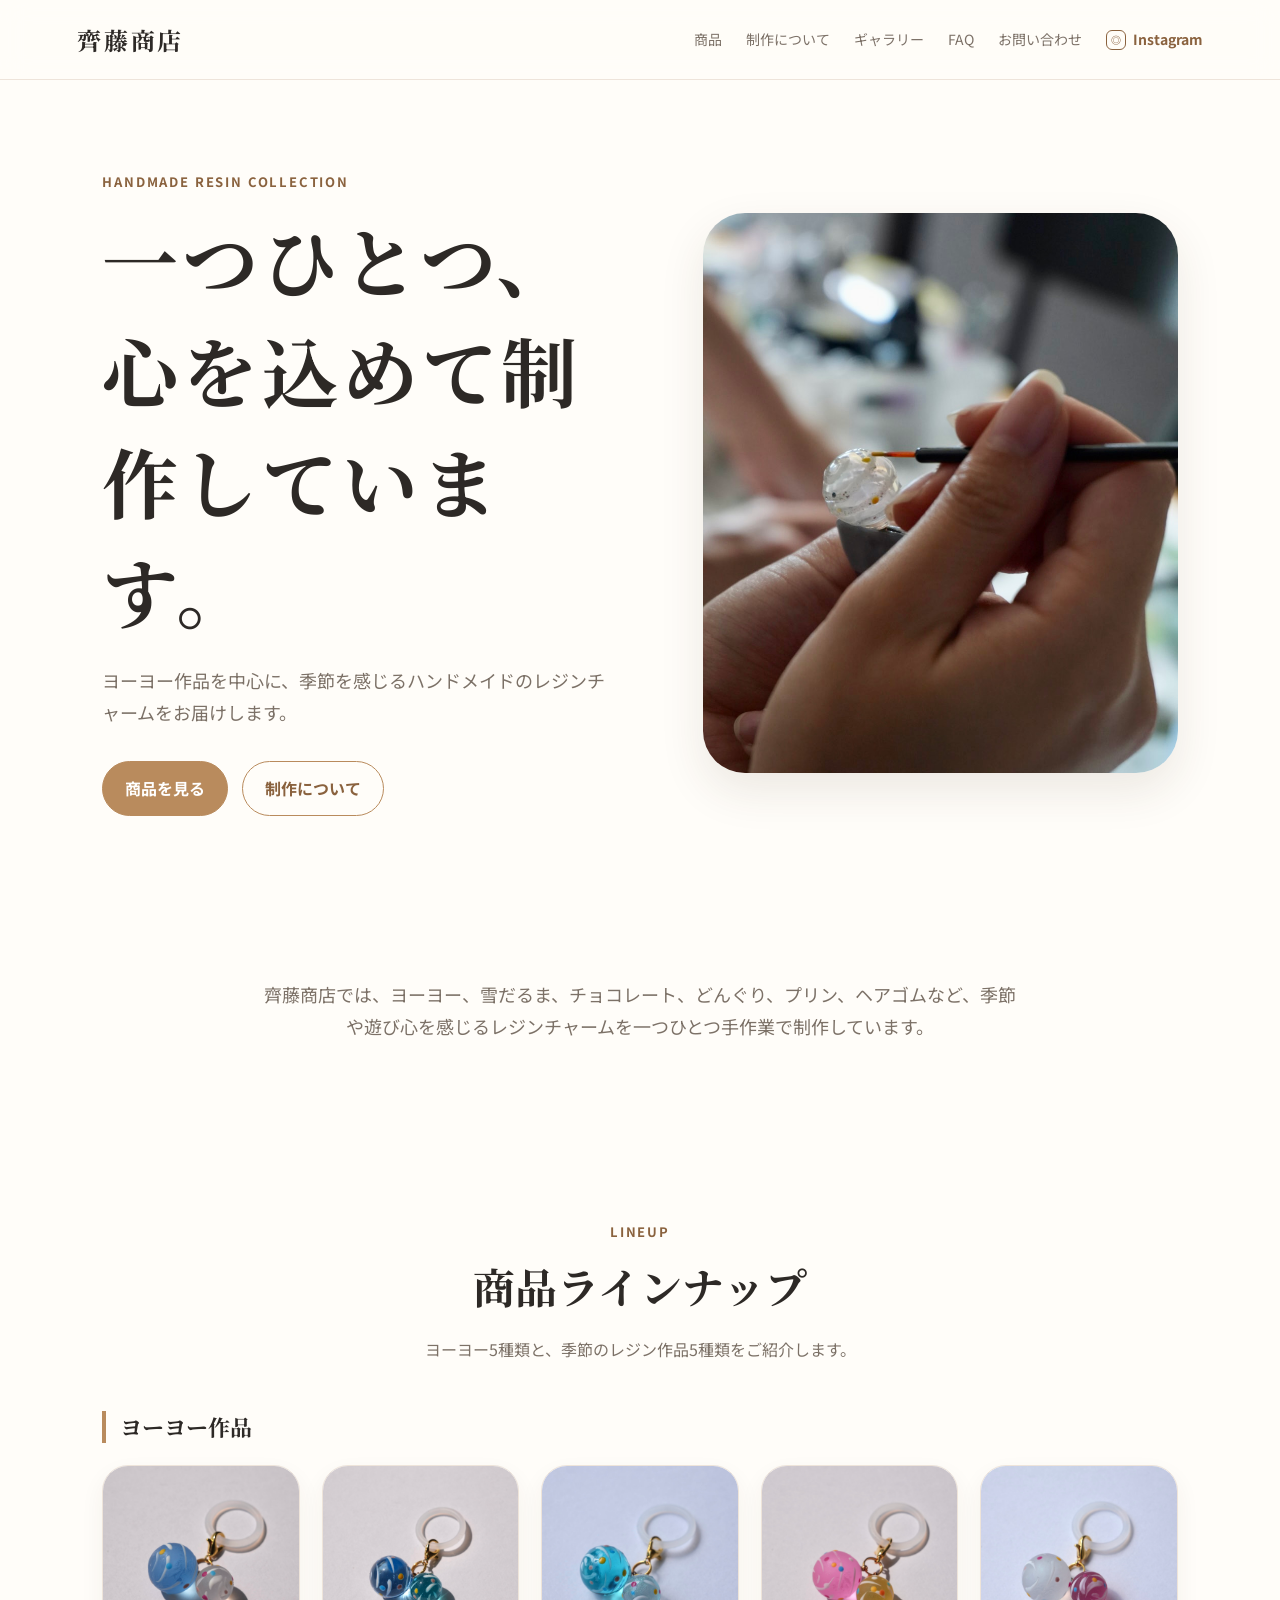
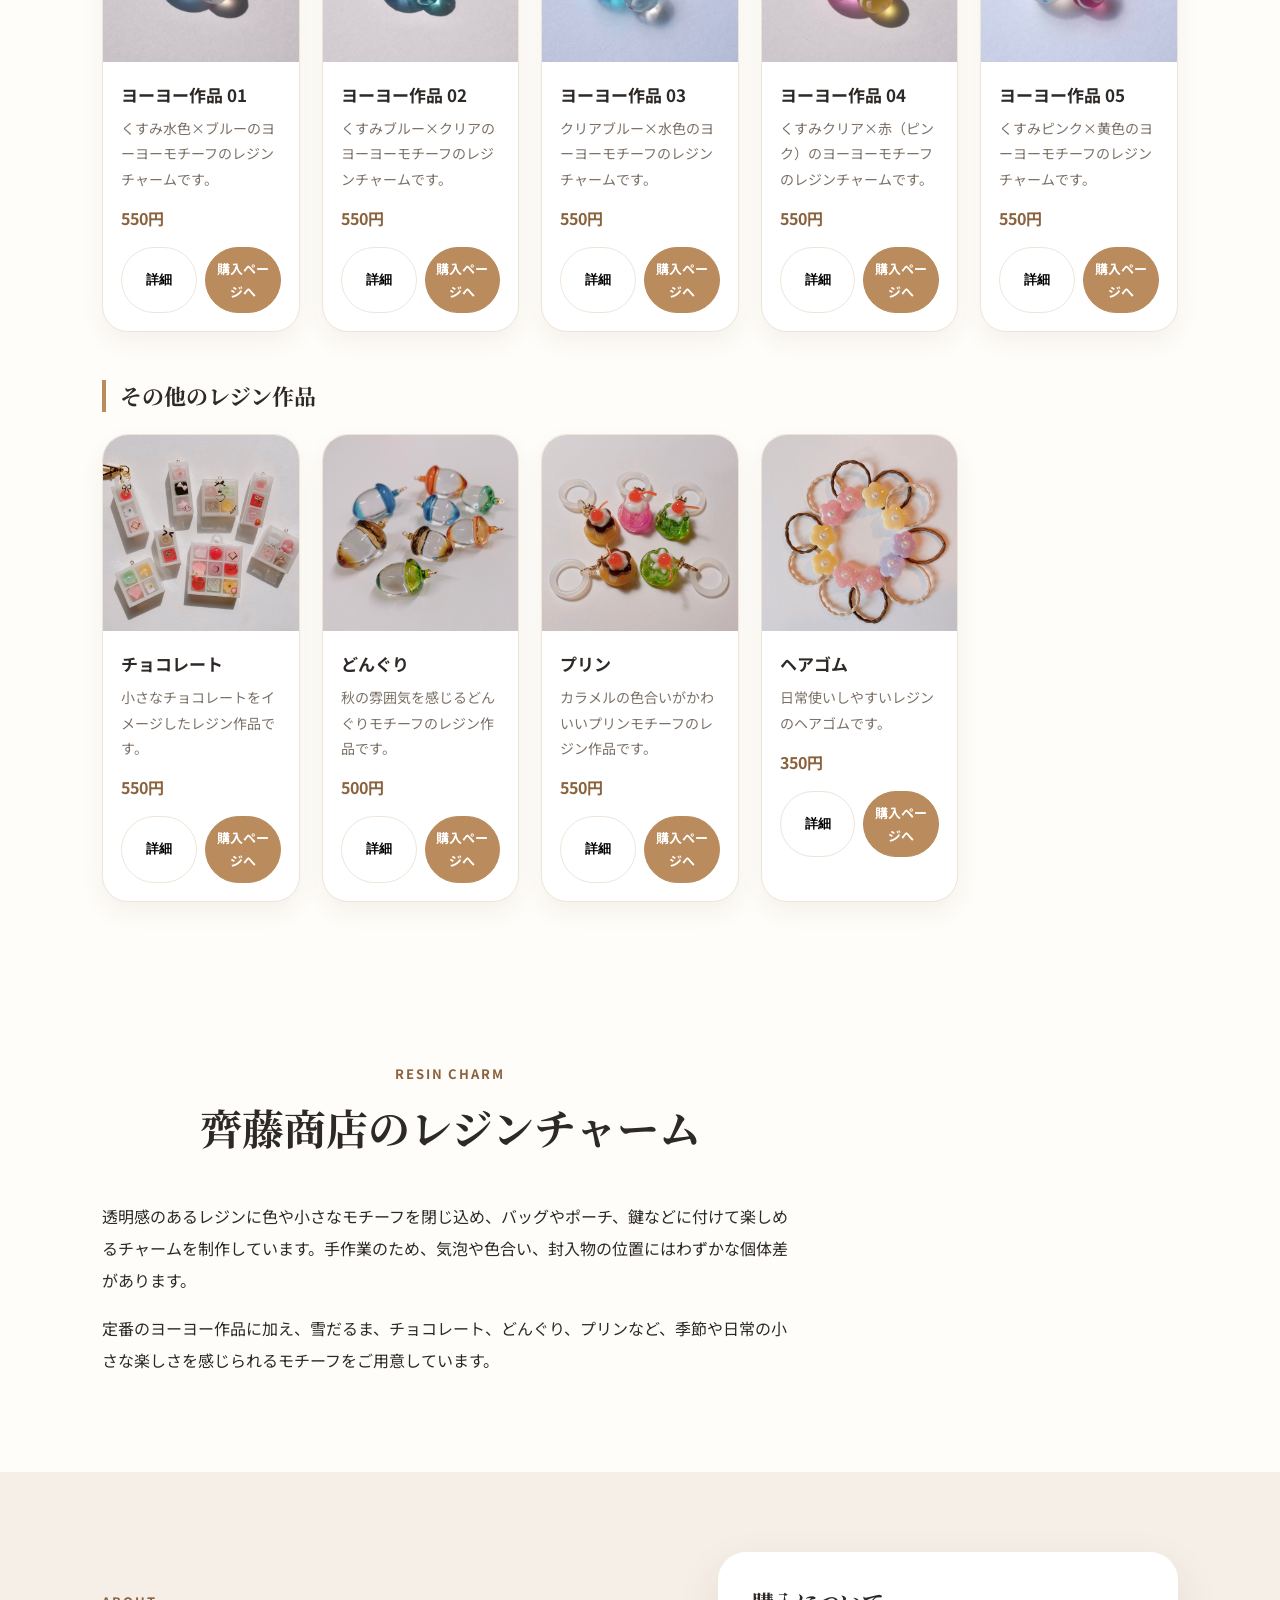
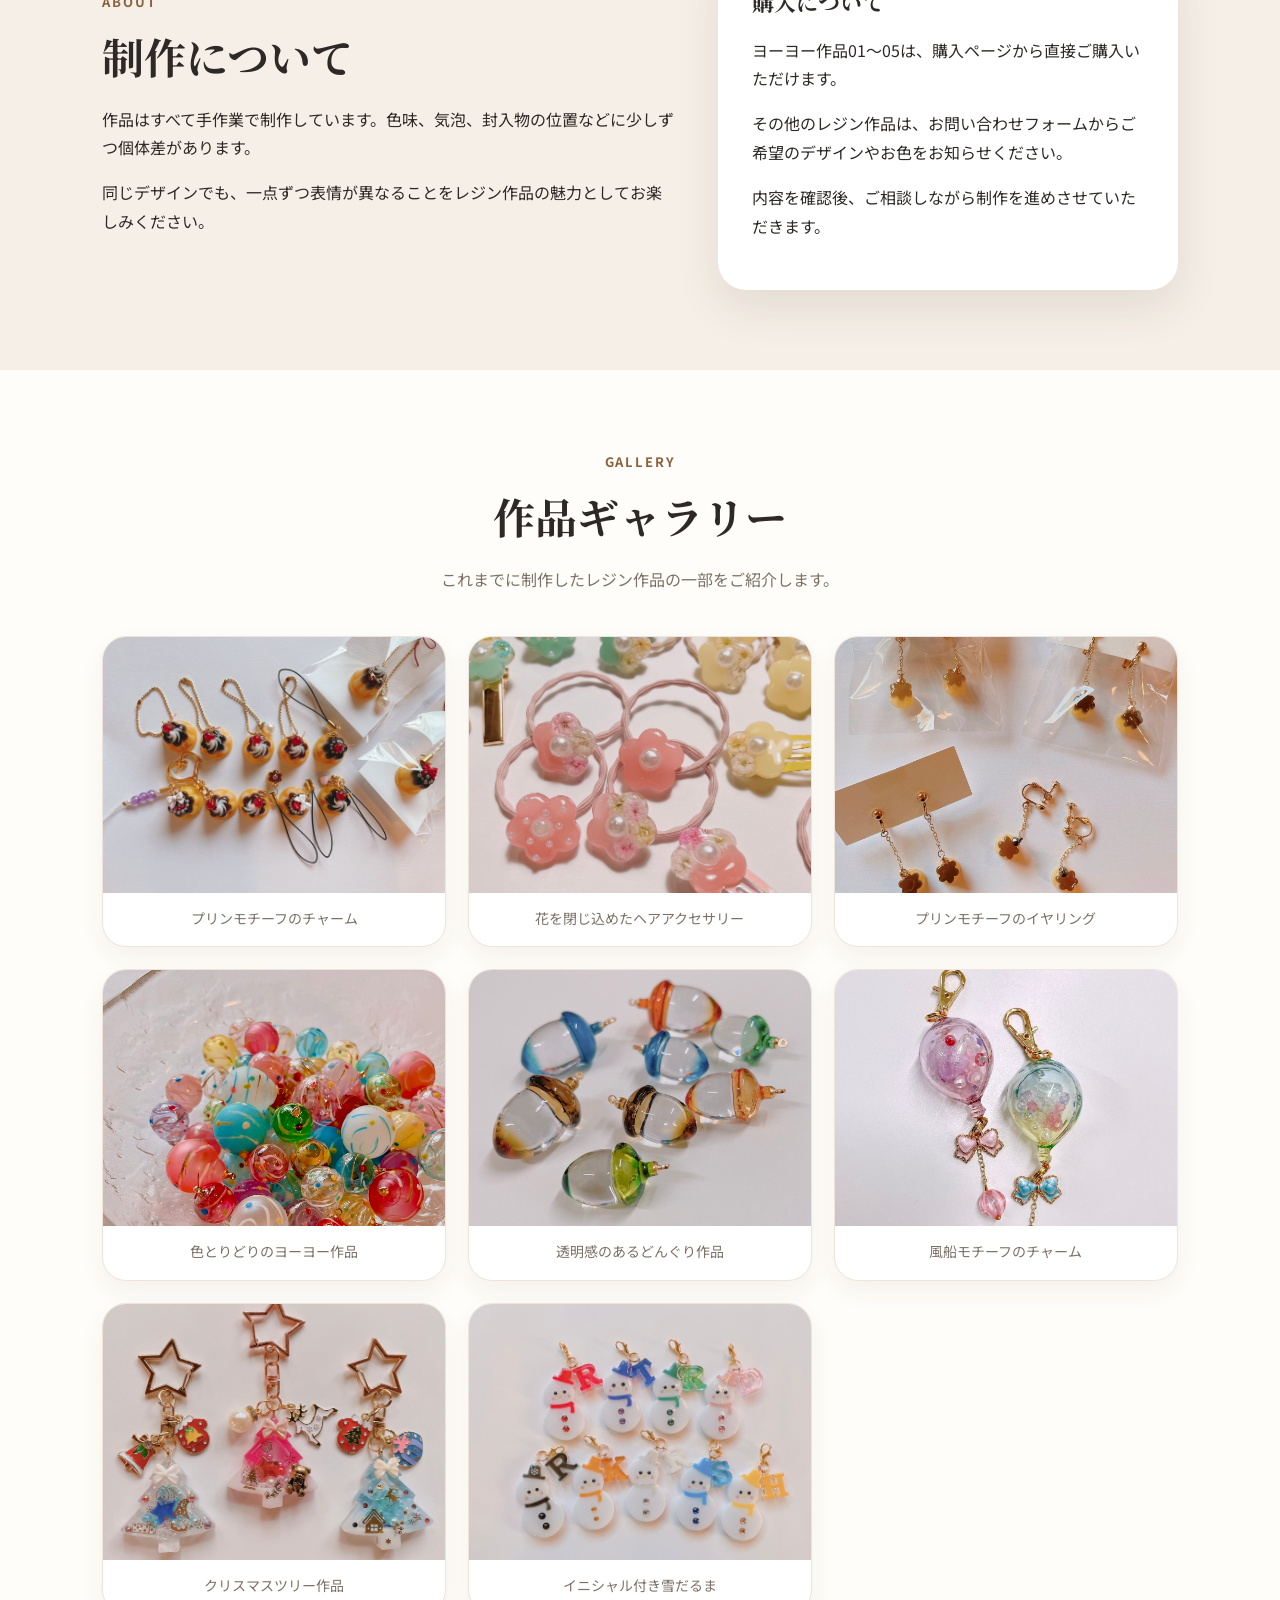
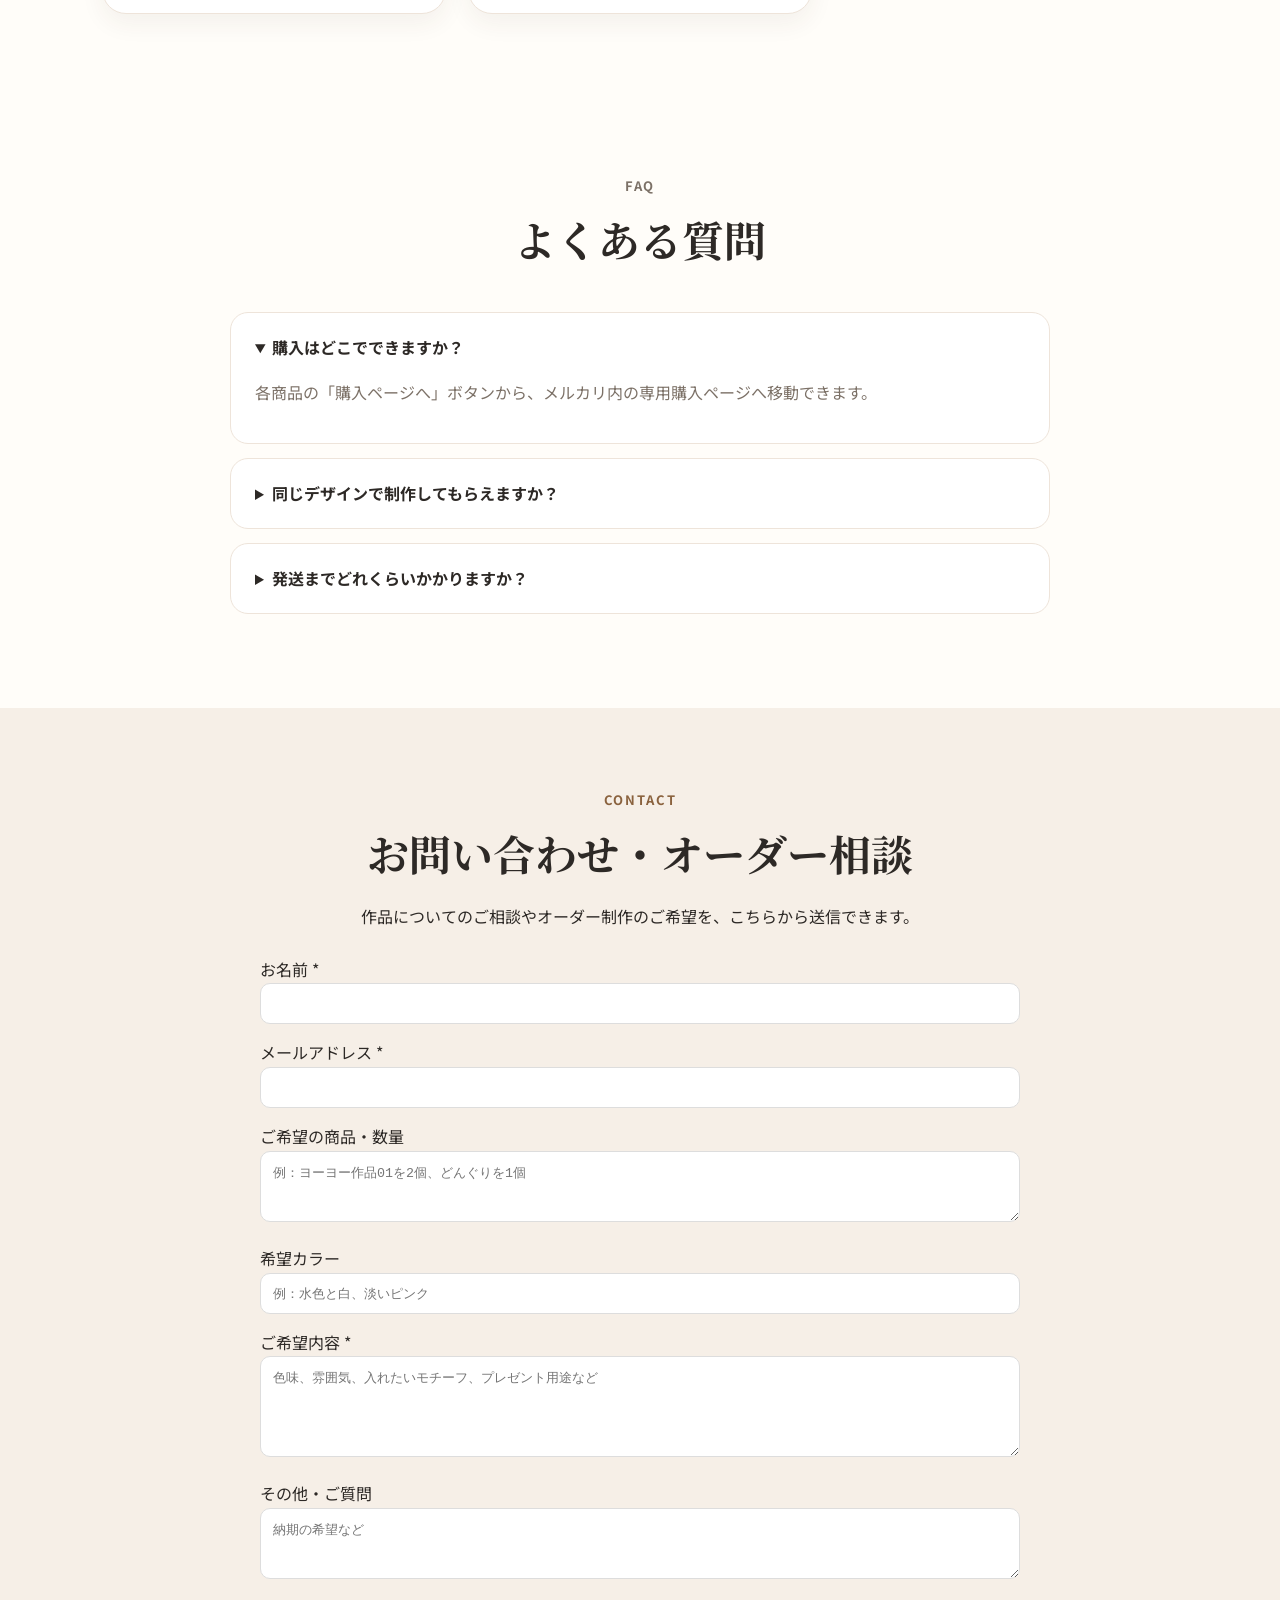
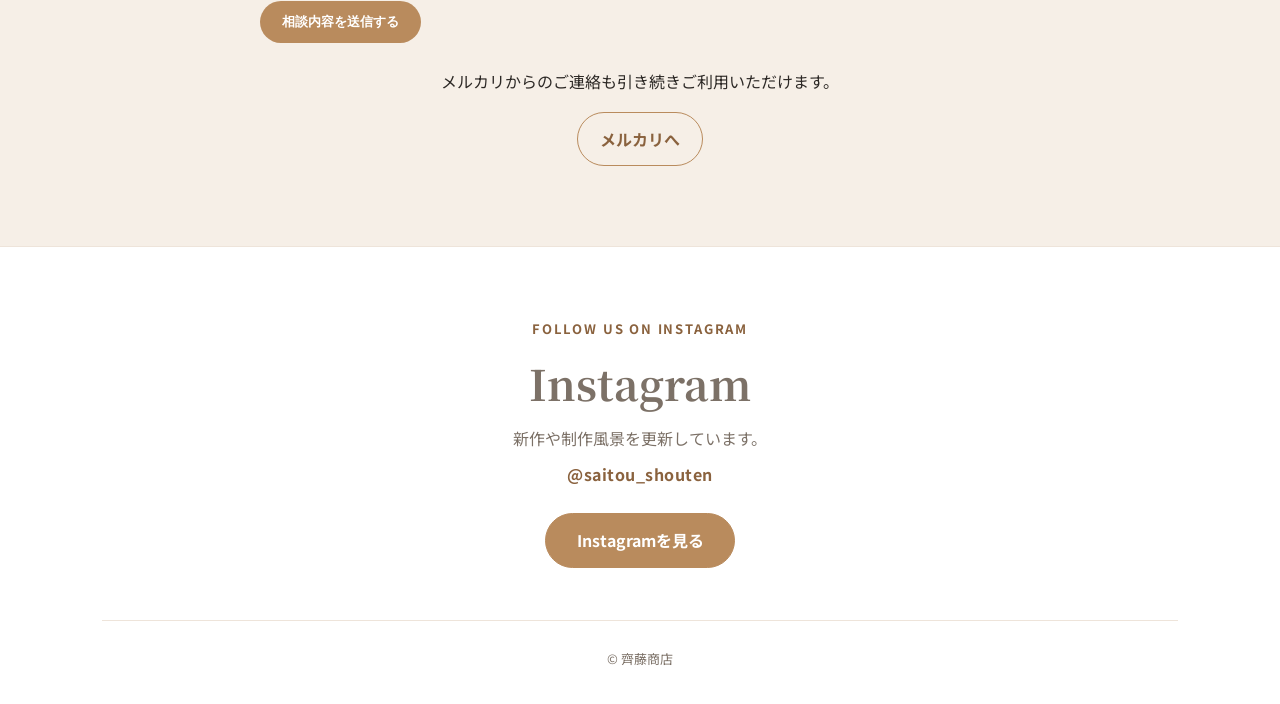
==== index.html @ c25fa001 "Initial commit" ====
<!doctype html>
<html lang="ja">
<head>
  <meta charset="utf-8" />
  <meta name="viewport" content="width=device-width, initial-scale=1" />
  <title>齊藤商店｜レジンチャーム・ハンドメイド作品</title>
  <meta name="description" content="齊藤商店は、ヨーヨー、雪だるま、チョコレート、どんぐり、プリン、ヘアゴムなどのハンドメイドレジンチャームを制作・販売しています。">
  <meta name="keywords" content="レジンチャーム,ハンドメイド,ヨーヨー,雪だるま,チョコレート,どんぐり,プリン,ヘアゴム,齊藤商店">
  <meta name="robots" content="index,follow,max-image-preview:large">
  <meta name="author" content="齊藤商店">

  <!-- 公開URLが決まったら README の手順で canonical と OGP URL を設定してください -->
  <meta property="og:type" content="website">
  <meta property="og:locale" content="ja_JP">
  <meta property="og:site_name" content="齊藤商店">
  <meta property="og:title" content="レジンチャーム・ヨーヨー作品の齊藤商店">
  <meta property="og:description" content="ヨーヨーを中心に、季節を感じるハンドメイドレジンチャームを制作しています。">
  <meta name="twitter:card" content="summary_large_image">
  <link rel="preconnect" href="https://fonts.googleapis.com">
  <link rel="preconnect" href="https://fonts.gstatic.com" crossorigin>
  <link href="https://fonts.googleapis.com/css2?family=Noto+Serif+JP:wght@400;600;700&family=Noto+Sans+JP:wght@400;500;700&display=swap" rel="stylesheet">
  <link rel="stylesheet" href="style.css" />

  <script type="application/ld+json">
{
  "@context": "https://schema.org",
  "@type": "WebSite",
  "name": "齊藤商店",
  "inLanguage": "ja-JP",
  "description": "ヨーヨーを中心に、季節を感じるハンドメイドレジンチャームを制作・販売する齊藤商店の公式サイトです。",
  "sameAs": [
    "https://www.instagram.com/saitou_shouten"
  ]
}
  </script>
  <script type="application/ld+json">
{
  "@context": "https://schema.org",
  "@type": "ItemList",
  "name": "齊藤商店の商品ラインナップ",
  "itemListElement": [
    {
      "@type": "ListItem",
      "position": 1,
      "item": {
        "@type": "Product",
        "name": "ヨーヨー作品 01",
        "brand": {
          "@type": "Brand",
          "name": "齊藤商店"
        },
        "offers": {
          "@type": "Offer",
          "priceCurrency": "JPY",
          "price": 550,
          "availability": "https://schema.org/InStock"
        }
      }
    },
    {
      "@type": "ListItem",
      "position": 2,
      "item": {
        "@type": "Product",
        "name": "ヨーヨー作品 02",
        "brand": {
          "@type": "Brand",
          "name": "齊藤商店"
        },
        "offers": {
          "@type": "Offer",
          "priceCurrency": "JPY",
          "price": 550,
          "availability": "https://schema.org/InStock"
        }
      }
    },
    {
      "@type": "ListItem",
      "position": 3,
      "item": {
        "@type": "Product",
        "name": "ヨーヨー作品 03",
        "brand": {
          "@type": "Brand",
          "name": "齊藤商店"
        },
        "offers": {
          "@type": "Offer",
          "priceCurrency": "JPY",
          "price": 550,
          "availability": "https://schema.org/InStock"
        }
      }
    },
    {
      "@type": "ListItem",
      "position": 4,
      "item": {
        "@type": "Product",
        "name": "ヨーヨー作品 04",
        "brand": {
          "@type": "Brand",
          "name": "齊藤商店"
        },
        "offers": {
          "@type": "Offer",
          "priceCurrency": "JPY",
          "price": 550,
          "availability": "https://schema.org/InStock"
        }
      }
    },
    {
      "@type": "ListItem",
      "position": 5,
      "item": {
        "@type": "Product",
        "name": "ヨーヨー作品 05",
        "brand": {
          "@type": "Brand",
          "name": "齊藤商店"
        },
        "offers": {
          "@type": "Offer",
          "priceCurrency": "JPY",
          "price": 550,
          "availability": "https://schema.org/InStock"
        }
      }
    },
    {
      "@type": "ListItem",
      "position": 6,
      "item": {
        "@type": "Product",
        "name": "雪だるま",
        "brand": {
          "@type": "Brand",
          "name": "齊藤商店"
        },
        "offers": {
          "@type": "Offer",
          "priceCurrency": "JPY",
          "price": 520,
          "availability": "https://schema.org/InStock"
        }
      }
    },
    {
      "@type": "ListItem",
      "position": 7,
      "item": {
        "@type": "Product",
        "name": "チョコレート",
        "brand": {
          "@type": "Brand",
          "name": "齊藤商店"
        },
        "offers": {
          "@type": "Offer",
          "priceCurrency": "JPY",
          "price": 550,
          "availability": "https://schema.org/InStock"
        }
      }
    },
    {
      "@type": "ListItem",
      "position": 8,
      "item": {
        "@type": "Product",
        "name": "どんぐり",
        "brand": {
          "@type": "Brand",
          "name": "齊藤商店"
        },
        "offers": {
          "@type": "Offer",
          "priceCurrency": "JPY",
          "price": 500,
          "availability": "https://schema.org/InStock"
        }
      }
    },
    {
      "@type": "ListItem",
      "position": 9,
      "item": {
        "@type": "Product",
        "name": "プリン",
        "brand": {
          "@type": "Brand",
          "name": "齊藤商店"
        },
        "offers": {
          "@type": "Offer",
          "priceCurrency": "JPY",
          "price": 550,
          "availability": "https://schema.org/InStock"
        }
      }
    },
    {
      "@type": "ListItem",
      "position": 10,
      "item": {
        "@type": "Product",
        "name": "ヘアゴム",
        "brand": {
          "@type": "Brand",
          "name": "齊藤商店"
        },
        "offers": {
          "@type": "Offer",
          "priceCurrency": "JPY",
          "price": 350,
          "availability": "https://schema.org/InStock"
        }
      }
    }
  ]
}
  </script>
</head>
<body>
  <!-- YOYO02_REPLACED_2026-09-12 -->
  <header class="site-header">
    <a class="brand" href="#top">齊藤商店</a>
    <button class="nav-toggle" aria-label="メニューを開く">☰</button>
    <nav class="site-nav">
      <a href="#products">商品</a>
      <a href="#about">制作について</a>
      <a href="#gallery">ギャラリー</a>
      <a href="#faq">FAQ</a>
      <a href="#contact">お問い合わせ</a>
      <a class="instagram-nav" href="https://www.instagram.com/saitou_shouten" target="_blank" rel="noopener noreferrer" aria-label="齊藤商店のInstagramを新しいタブで開く">Instagram</a>
    </nav>
  </header>

  <main id="top">
    <section class="hero">
      <div class="hero-text">
        <p class="eyebrow">Handmade Resin Collection</p>
        <h1>一つひとつ、<br>心を込めて制作しています。</h1>
        <p class="lead">ヨーヨー作品を中心に、季節を感じるハンドメイドのレジンチャームをお届けします。</p>
        <div class="hero-actions">
          <a class="btn primary" href="#products">商品を見る</a>
          <a class="btn secondary" href="#about">制作について</a>
        </div>
      </div>
      <div class="hero-visual">
        <img class="hero-photo" src="images/main-making.jpeg" alt="齊藤商店のレジン作品を手作業で彩色している制作風景" width="936" height="1664" fetchpriority="high">
      </div>
    </section>

    <section class="section intro">
      <p>齊藤商店では、ヨーヨー、雪だるま、チョコレート、どんぐり、プリン、ヘアゴムなど、季節や遊び心を感じるレジンチャームを一つひとつ手作業で制作しています。</p>
    </section>

    <section id="products" class="section">
      <div class="section-title">
        <p class="eyebrow">Lineup</p>
        <h2>商品ラインナップ</h2>
        <p>ヨーヨー5種類と、季節のレジン作品5種類をご紹介します。</p>
      </div>

      <h3 class="category-title">ヨーヨー作品</h3>
      <div class="product-grid" id="yoYoProducts"></div>

      <h3 class="category-title">その他のレジン作品</h3>
      <div class="product-grid" id="otherProducts"></div>
    </section>


    <section class="section seo-guide" aria-labelledby="resin-charm-guide">
      <div class="section-title">
        <p class="eyebrow">Resin Charm</p>
        <h2 id="resin-charm-guide">齊藤商店のレジンチャーム</h2>
      </div>
      <p>透明感のあるレジンに色や小さなモチーフを閉じ込め、バッグやポーチ、鍵などに付けて楽しめるチャームを制作しています。手作業のため、気泡や色合い、封入物の位置にはわずかな個体差があります。</p>
      <p>定番のヨーヨー作品に加え、雪だるま、チョコレート、どんぐり、プリンなど、季節や日常の小さな楽しさを感じられるモチーフをご用意しています。</p>
    </section>

    <section id="about" class="section split">
      <div>
        <p class="eyebrow">About</p>
        <h2>制作について</h2>
        <p>作品はすべて手作業で制作しています。色味、気泡、封入物の位置などに少しずつ個体差があります。</p>
        <p>同じデザインでも、一点ずつ表情が異なることをレジン作品の魅力としてお楽しみください。</p>
      </div>
      <div class="note-card">
        <h3>購入について</h3>

<p>ヨーヨー作品01〜05は、購入ページから直接ご購入いただけます。</p>

<p>その他のレジン作品は、お問い合わせフォームからご希望のデザインやお色をお知らせください。</p>
  <p>内容を確認後、ご相談しながら制作を進めさせていただきます。</p>
      </div>
    </section>

    <section id="gallery" class="section gallery-section">
      <div class="section-title">
        <p class="eyebrow">Gallery</p>
        <h2>作品ギャラリー</h2>
        <p>これまでに制作したレジン作品の一部をご紹介します。</p>
      </div>
      <div class="gallery-grid">
        <figure class="gallery-item"><img src="images/gallery-pudding-charms.jpeg" alt="プリンをモチーフにしたレジンチャームの作品例" loading="lazy"><figcaption>プリンモチーフのチャーム</figcaption></figure>
        <figure class="gallery-item"><img src="images/gallery-flower-hair-accessories.jpeg" alt="花とパールを使ったレジンのヘアゴムとヘアアクセサリー" loading="lazy"><figcaption>花を閉じ込めたヘアアクセサリー</figcaption></figure>
        <figure class="gallery-item"><img src="images/gallery-pudding-earrings.jpeg" alt="プリンをモチーフにしたレジンイヤリング" loading="lazy"><figcaption>プリンモチーフのイヤリング</figcaption></figure>
        <figure class="gallery-item"><img src="images/gallery-yoyo-parts.jpeg" alt="色とりどりのヨーヨーモチーフのレジンパーツ" loading="lazy"><figcaption>色とりどりのヨーヨー作品</figcaption></figure>
        <figure class="gallery-item"><img src="images/gallery-acorn-parts.jpeg" alt="透明感のあるどんぐりモチーフのレジンパーツ" loading="lazy"><figcaption>透明感のあるどんぐり作品</figcaption></figure>
        <figure class="gallery-item"><img src="images/gallery-balloon-charms.jpeg" alt="リボンをあしらった風船モチーフのレジンチャーム" loading="lazy"><figcaption>風船モチーフのチャーム</figcaption></figure>
        <figure class="gallery-item"><img src="images/gallery-christmas-tree.jpeg" alt="クリスマスツリーをモチーフにしたレジンキーホルダー" loading="lazy"><figcaption>クリスマスツリー作品</figcaption></figure>
        <figure class="gallery-item"><img src="images/gallery-snowman.jpeg" alt="イニシャル付き雪だるまのレジンチャーム" loading="lazy"><figcaption>イニシャル付き雪だるま</figcaption></figure>
      </div>
    </section>

    <section id="faq" class="section faq">
      <div class="section-title">
        <p class="eyebrow">FAQ</p>
        <h2>よくある質問</h2>
      </div>
      <details open>
        <summary>購入はどこでできますか？</summary>
        <p>各商品の「購入ページへ」ボタンから、メルカリ内の専用購入ページへ移動できます。</p>
      </details>
      <details>
        <summary>同じデザインで制作してもらえますか？</summary>
        <p>定番作品は同じデザインで制作します。ただし手作業のため、細かな個体差があります。</p>
      </details>
      <details>
        <summary>発送までどれくらいかかりますか？</summary>
        <p>商品ページに記載します。受注制作の場合は、制作状況により日数が変わります。</p>
      </details>
    </section>

    <section id="contact" class="section contact">
      <p class="eyebrow">Contact</p>
      <h2>お問い合わせ・オーダー相談</h2>
      <p>作品についてのご相談やオーダー制作のご希望を、こちらから送信できます。</p>
      <form id="supabaseInquiryForm" style="max-width:760px;margin:24px auto 0;text-align:left;display:grid;gap:14px;">
        <label>お名前 *<input name="name" required autocomplete="name" style="width:100%;padding:12px;border:1px solid #ddd;border-radius:10px;"></label>
        <label>メールアドレス *<input name="email" type="email" required autocomplete="email" style="width:100%;padding:12px;border:1px solid #ddd;border-radius:10px;"></label>
        <label>ご希望の商品・数量<textarea name="product_name" rows="3" placeholder="例：ヨーヨー作品01を2個、どんぐりを1個" style="width:100%;padding:12px;border:1px solid #ddd;border-radius:10px;"></textarea></label>
        <label>希望カラー<input name="color" placeholder="例：水色と白、淡いピンク" style="width:100%;padding:12px;border:1px solid #ddd;border-radius:10px;"></label>
        <label>ご希望内容 *<textarea name="request" required rows="5" placeholder="色味、雰囲気、入れたいモチーフ、プレゼント用途など" style="width:100%;padding:12px;border:1px solid #ddd;border-radius:10px;"></textarea></label>
        <label>その他・ご質問<textarea name="note" rows="3" placeholder="納期の希望など" style="width:100%;padding:12px;border:1px solid #ddd;border-radius:10px;"></textarea></label>
        <button class="btn primary" type="submit" style="border:0;cursor:pointer;justify-self:start;">相談内容を送信する</button>
      </form>
      <div id="supabaseInquiryResult" aria-live="polite" style="max-width:760px;margin:16px auto 0;"></div>
      <p style="margin-top:24px;">メルカリからのご連絡も引き続きご利用いただけます。</p>
      <a class="btn secondary" href="https://jp.mercari.com/" target="_blank" rel="noopener">メルカリへ</a>
    </section>
  </main>

  <footer class="site-footer">
    <div class="instagram-footer">
      <p class="eyebrow">Follow us on Instagram</p>
      <h2>Instagram</h2>
      <p>新作や制作風景を更新しています。</p>
      <a class="instagram-handle" href="https://www.instagram.com/saitou_shouten" target="_blank" rel="noopener noreferrer">@saitou_shouten</a>
      <a class="btn primary instagram-button" href="https://www.instagram.com/saitou_shouten" target="_blank" rel="noopener noreferrer">Instagramを見る</a>
    </div>
    <p class="copyright">© 齊藤商店</p>
  </footer>

  <dialog id="productDialog">
    <button class="dialog-close" aria-label="閉じる">×</button>
    <div id="dialogContent"></div>
  </dialog>

  <script src="script.js"></script>

  <script>
  // ヨーヨー01〜05の画像
  const yoyoImages = [
  'images/yoyo01.jpeg',
  'images/yoyo02.jpeg',
  'images/yoyo03.jpeg',
  'images/yoyo04.jpeg',
  'images/yoyo05.jpeg'
];

  function applyYoyoImages() {
    const imgs = document.querySelectorAll('#yoyoProducts img');

    imgs.forEach((img, index) => {
      if (index < yoyoImages.length) {
        img.src = yoyoImages[index];
        img.alt = `ヨーヨー作品 ${String(index + 1).padStart(2, '0')}`;
        img.loading = 'lazy';
      }
    });
  }

  // 商品カード描画後に画像を適用
  applyYoyoImages();

  // 描画タイミングが遅れた場合にも対応
  const yoyoTarget = document.getElementById('yoyoProducts');

  if (yoyoTarget) {
    const observer = new MutationObserver(() => applyYoyoImages());

    observer.observe(yoyoTarget, {
      childList: true,
      subtree: true
    });

    setTimeout(() => observer.disconnect(), 3000);
  }
</script>


  <script>
    // その他の商品画像を、このHTML内に埋め込んで差し替え
    const otherEmbeddedImages = {
      "雪だるま": '[data-uri]',
      "チョコレート": '[data-uri]',
      "どんぐり": '[data-uri]',
      "プリン": '[data-uri]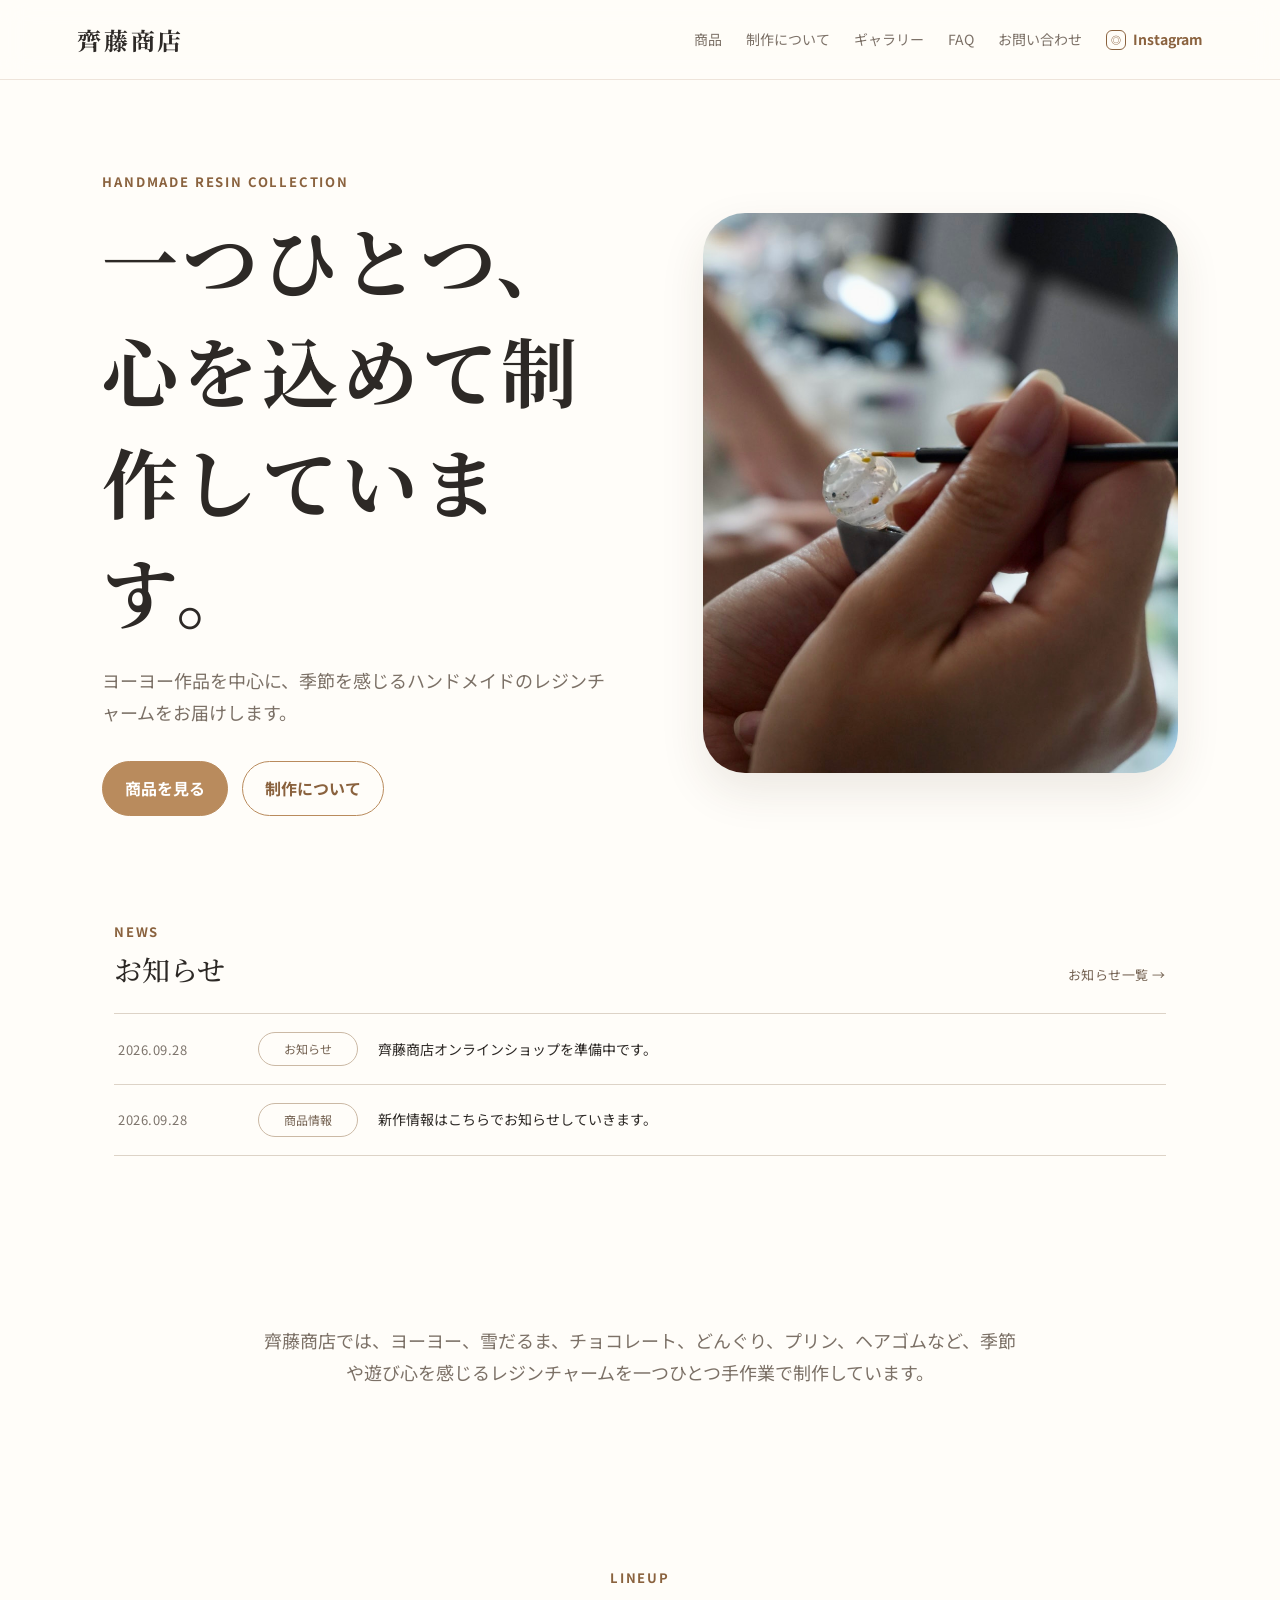
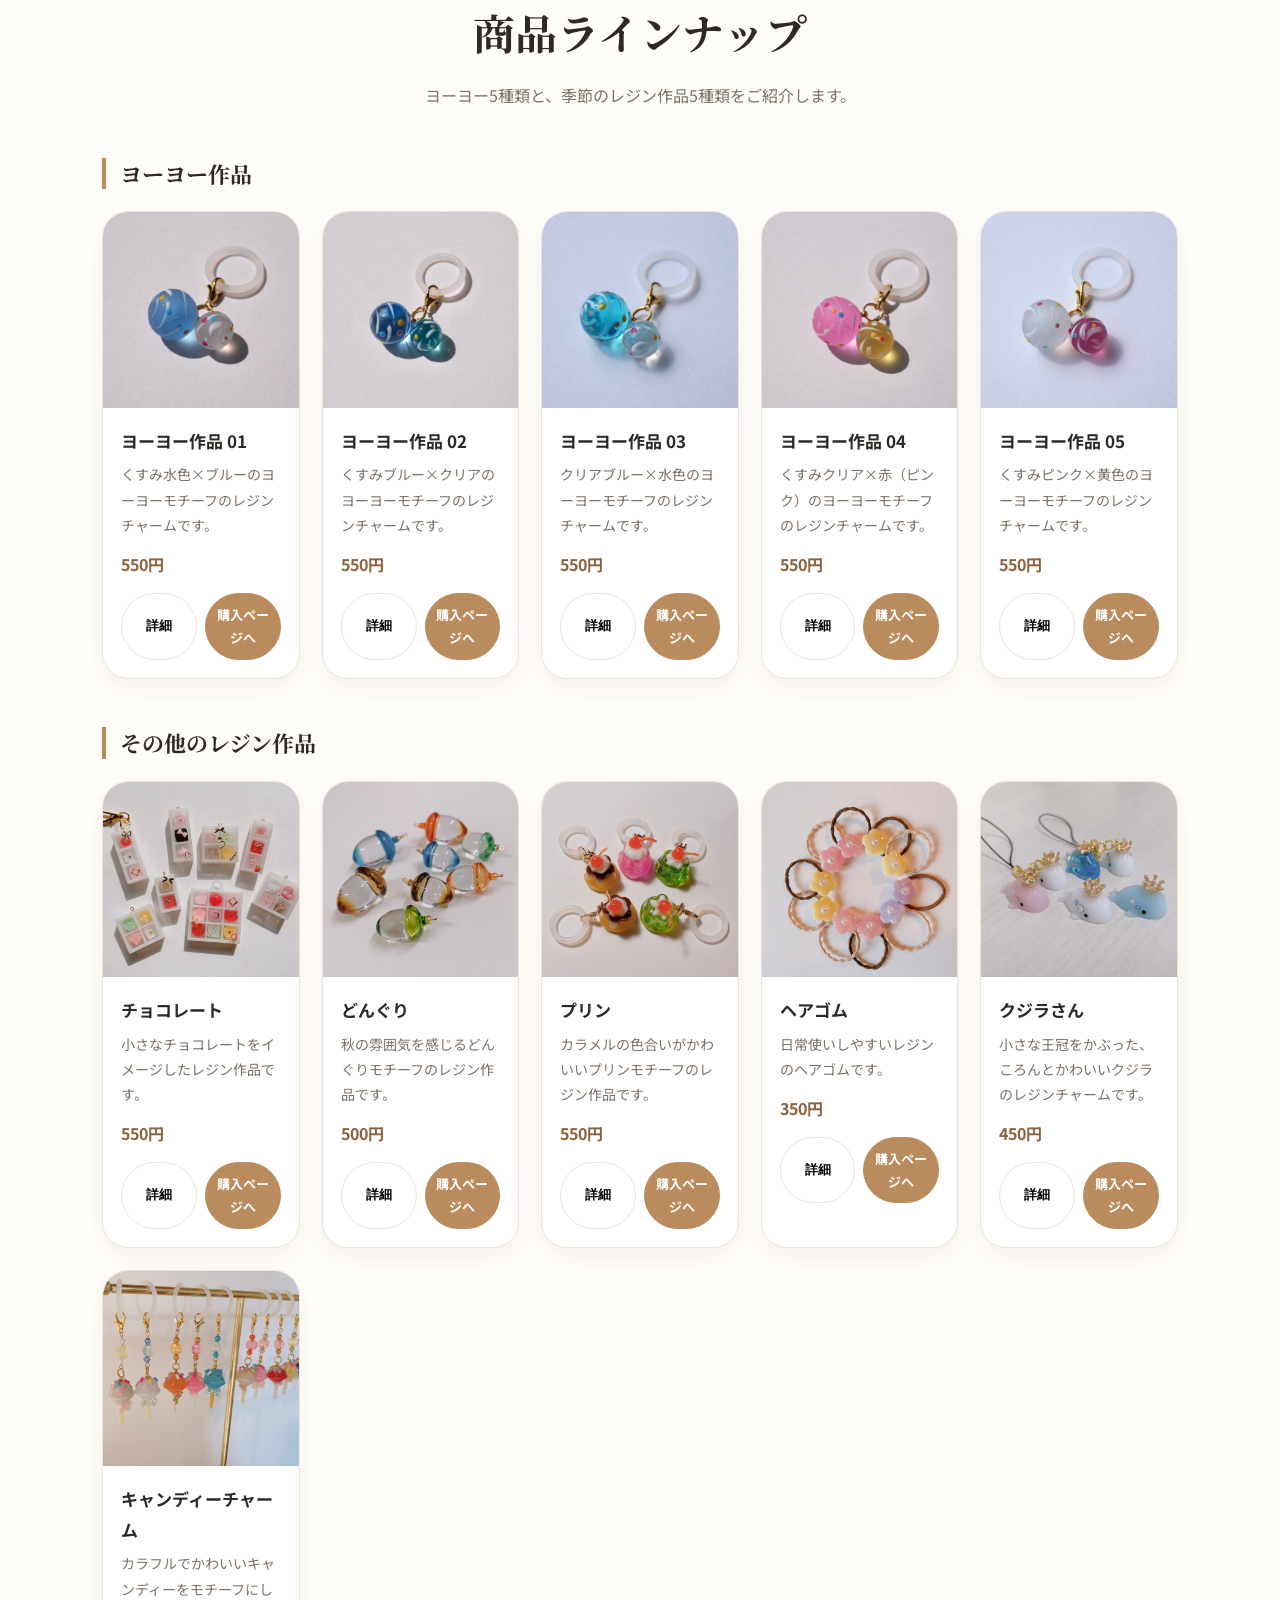
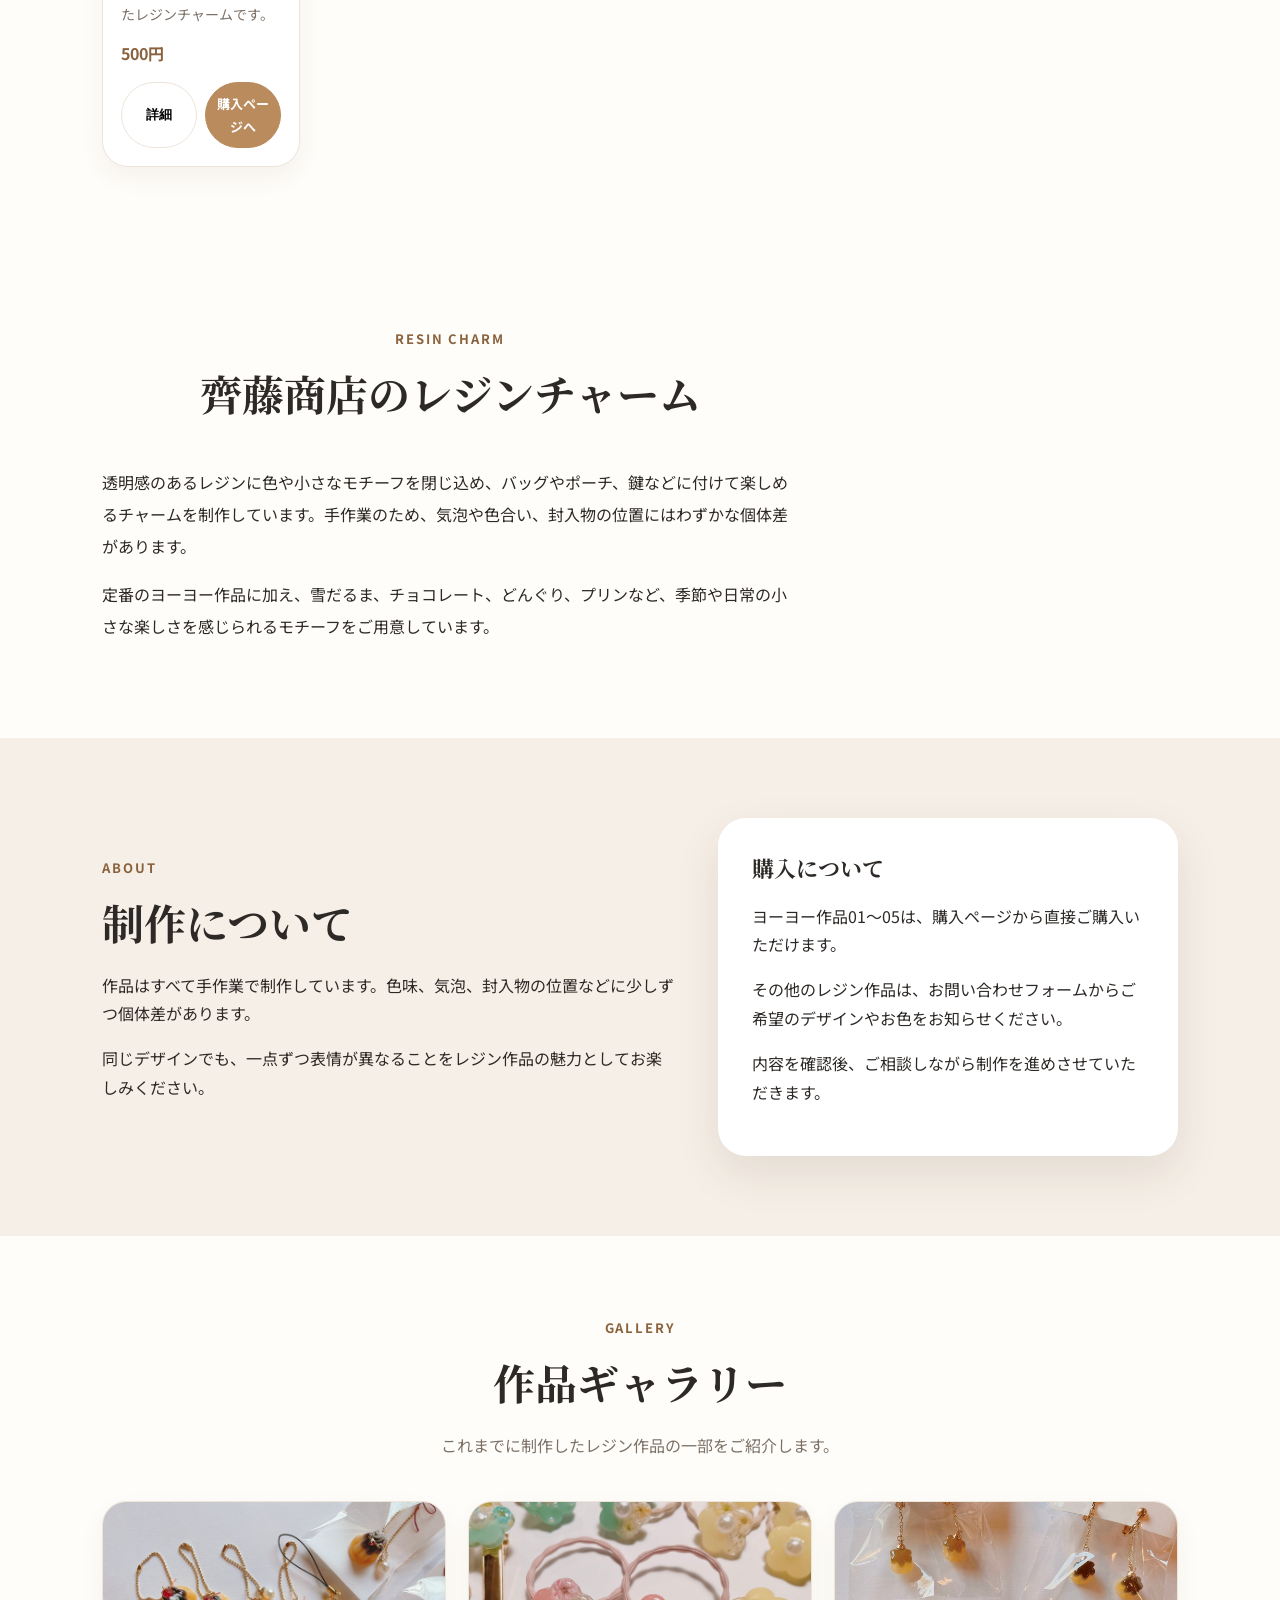
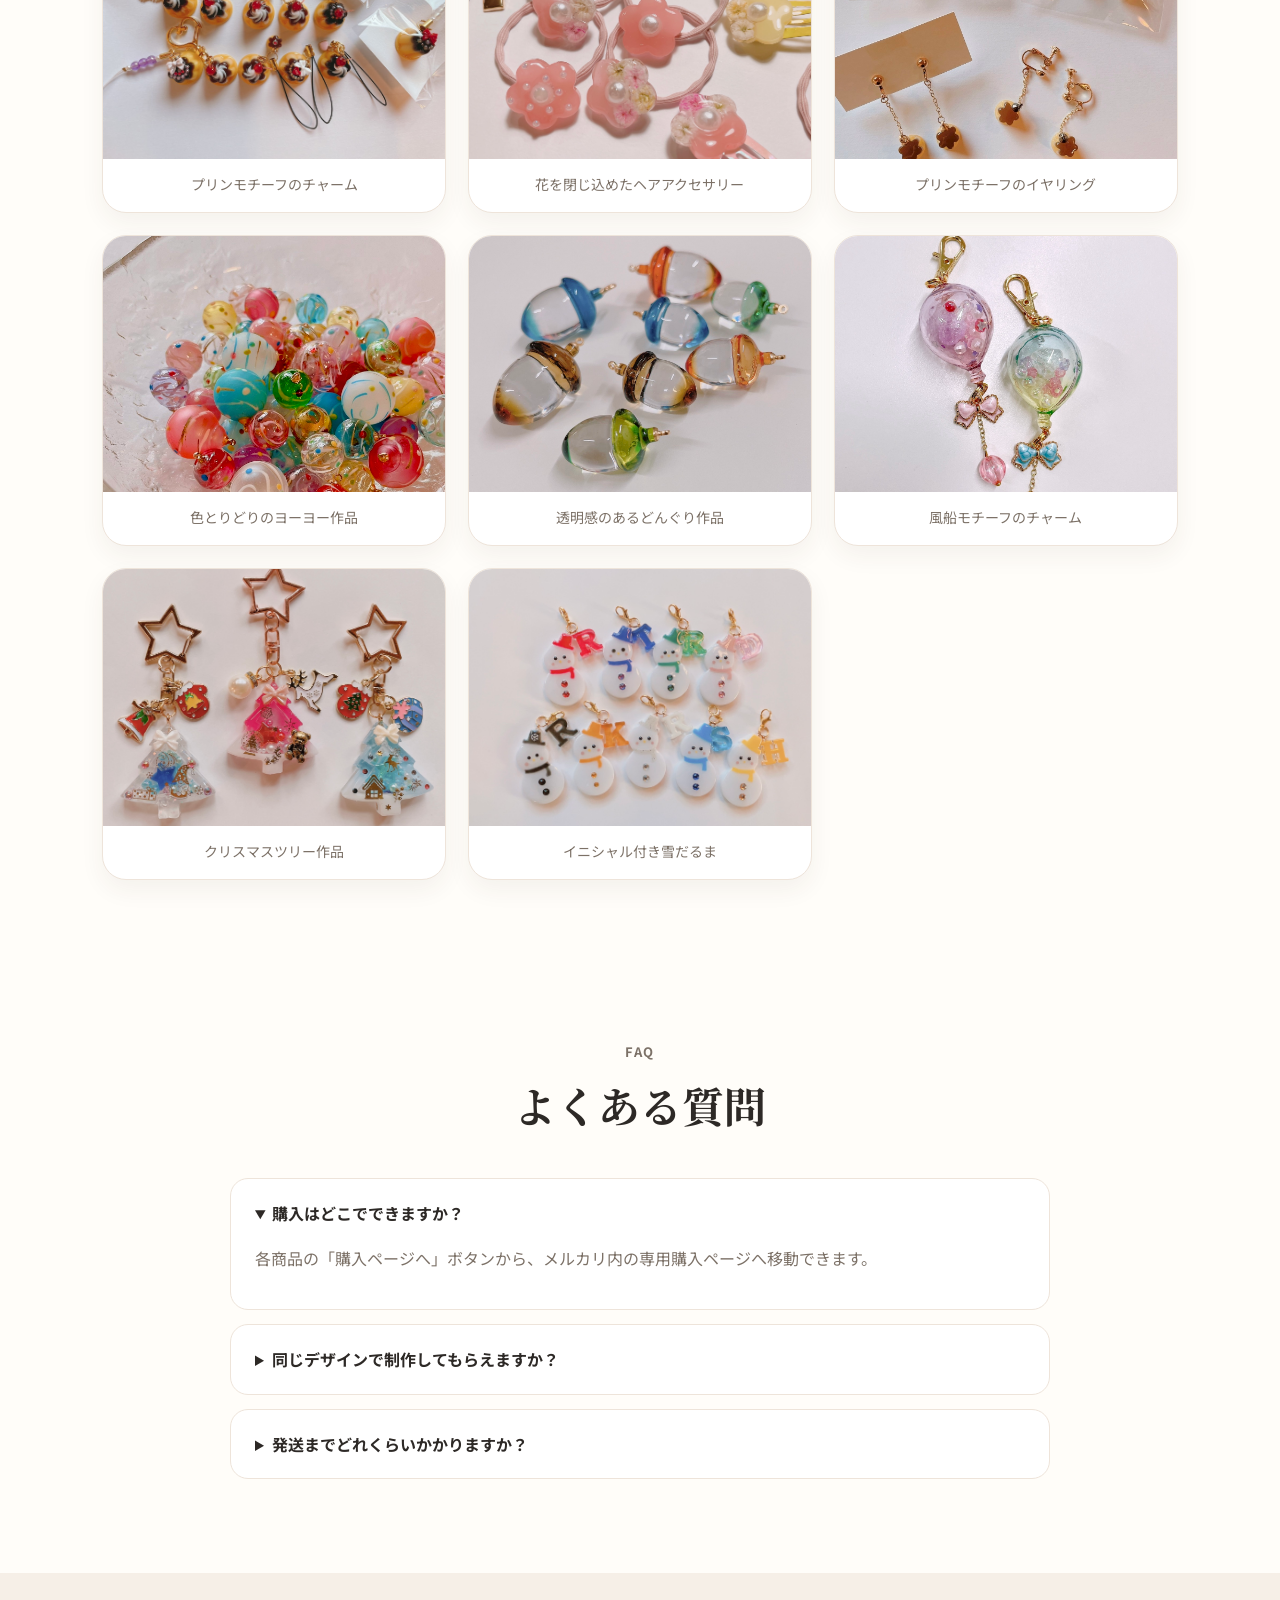
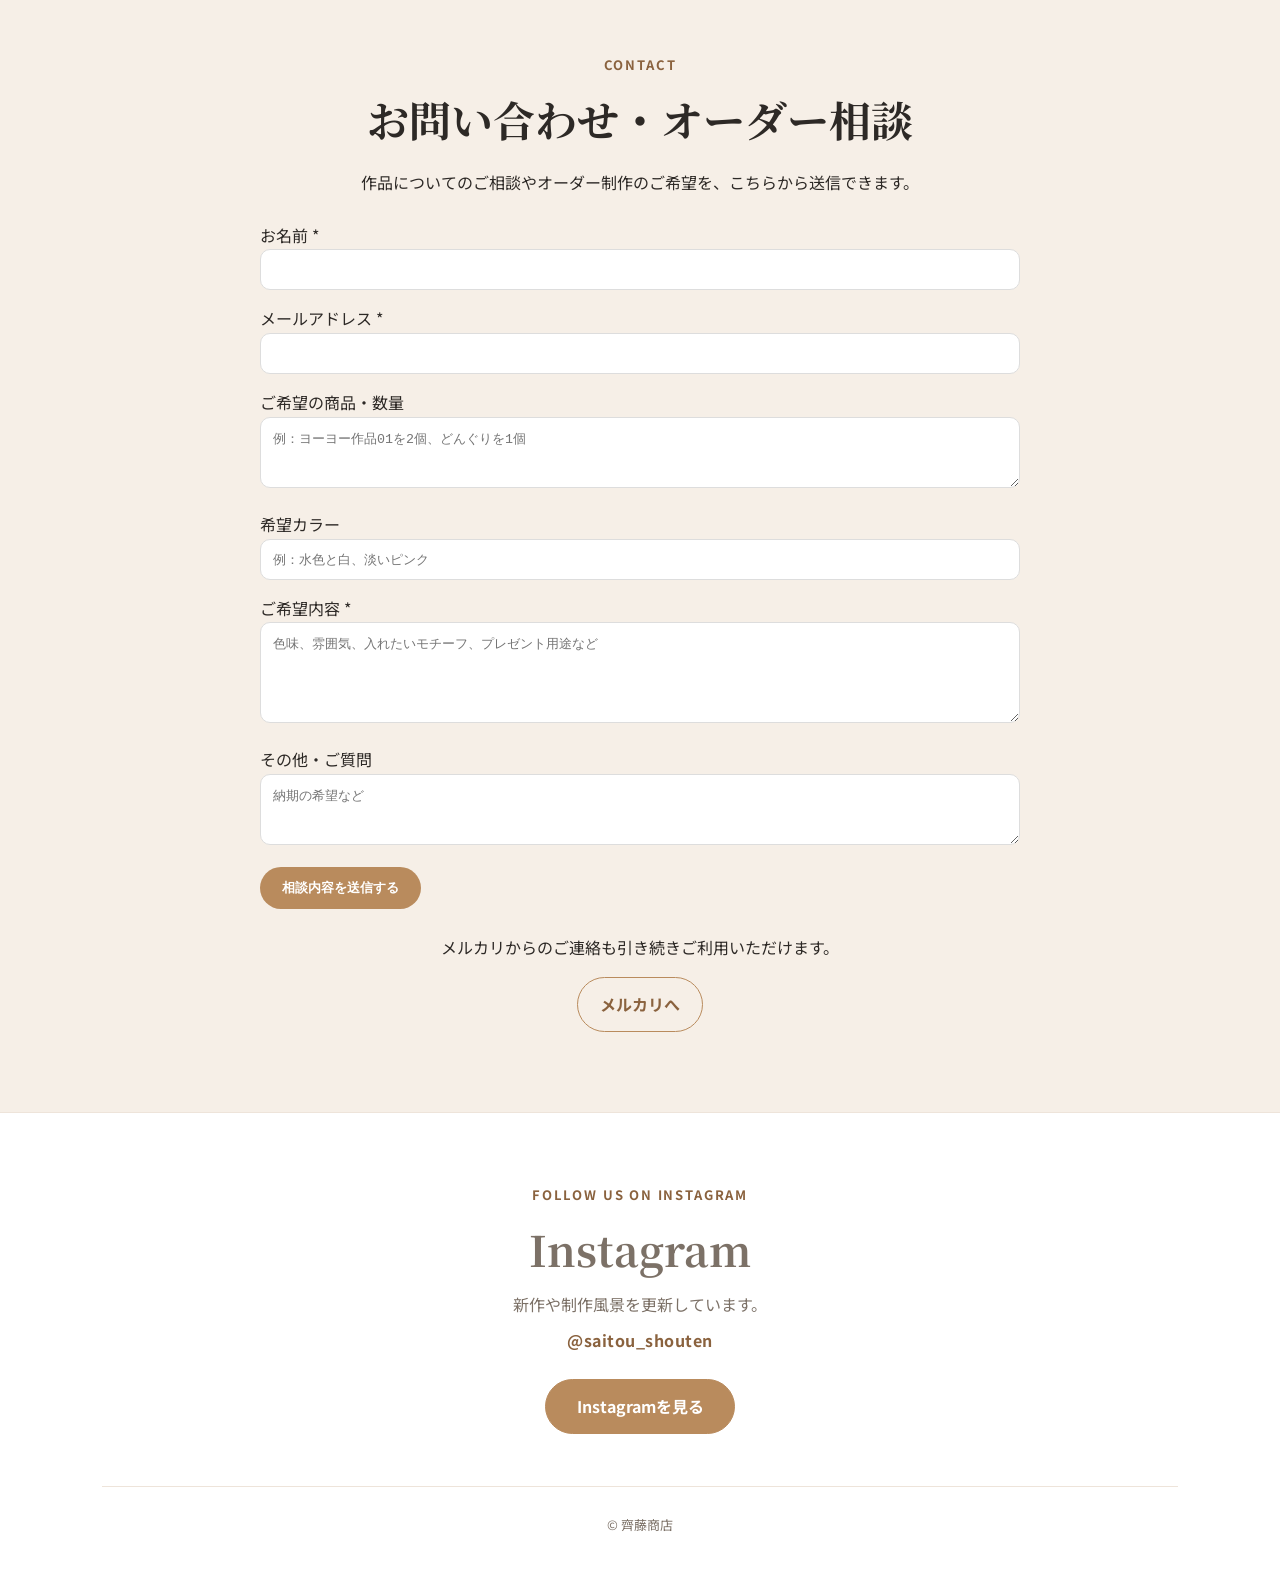
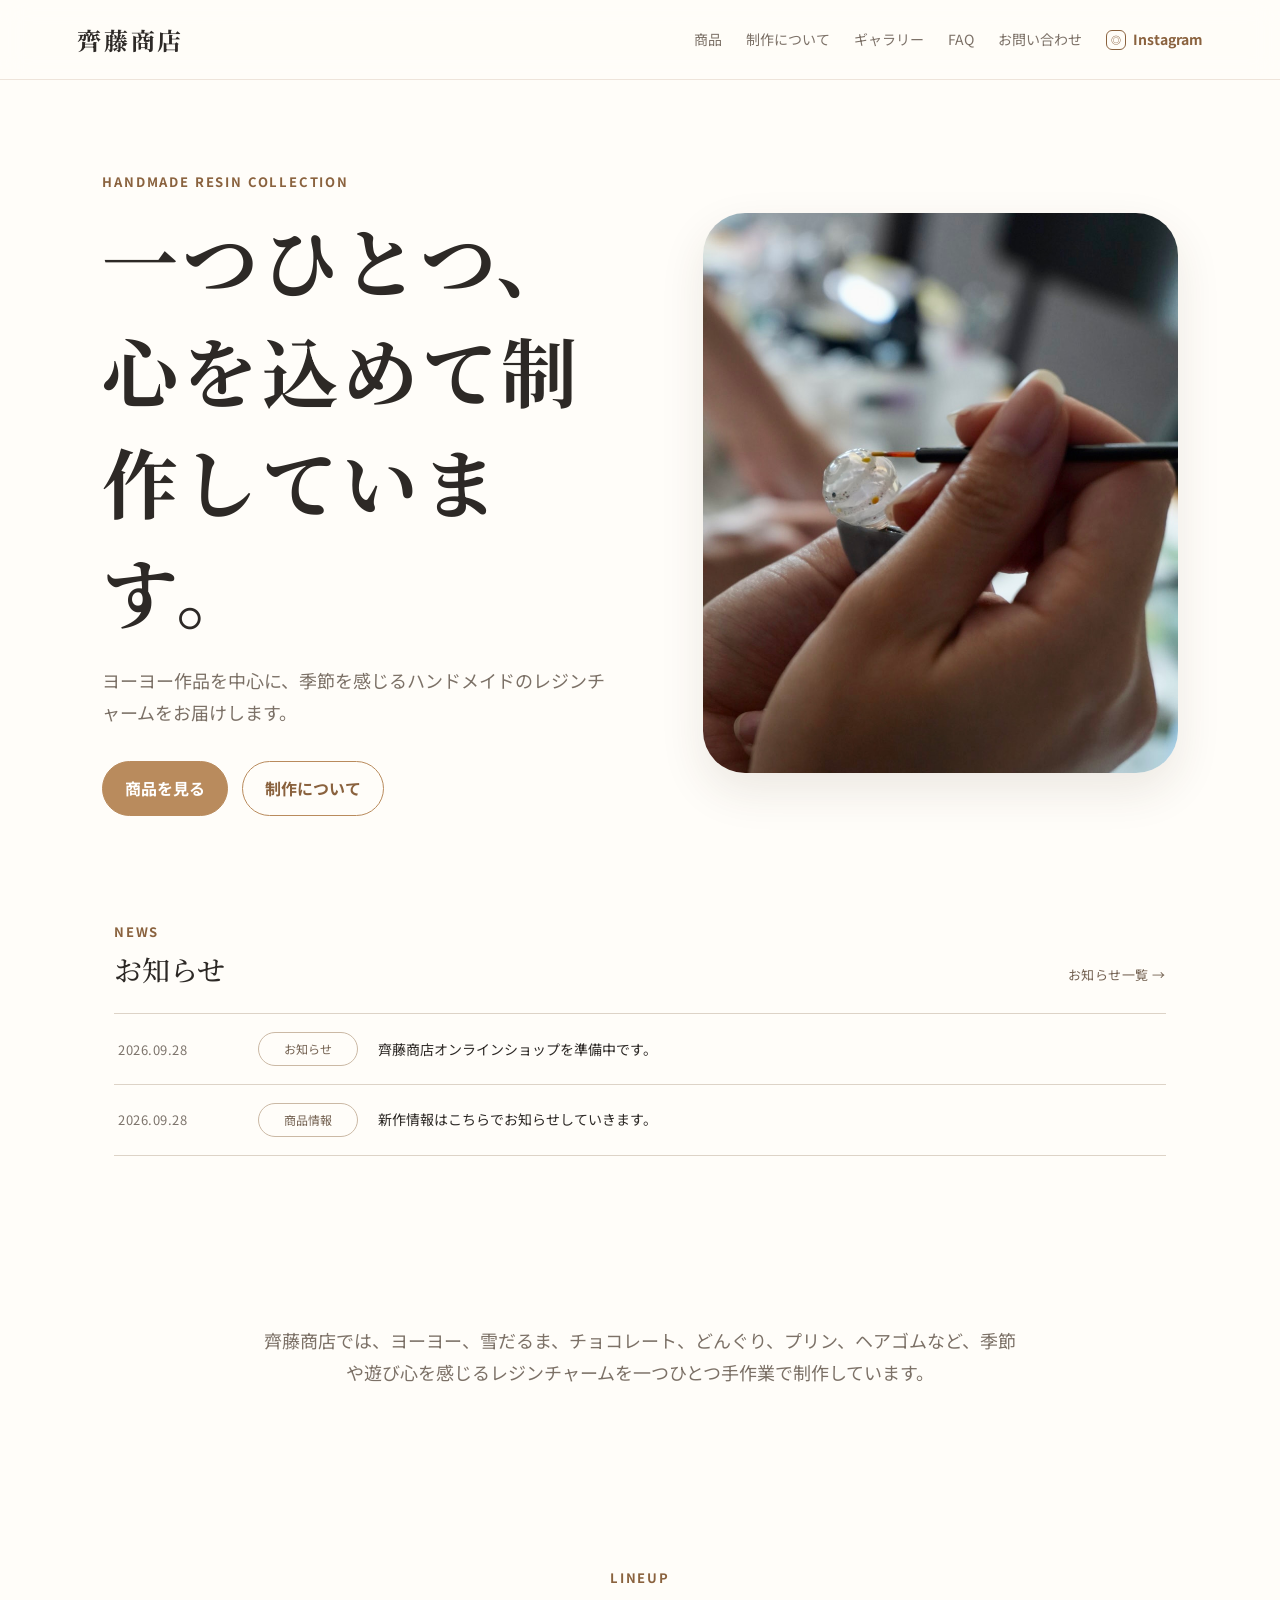
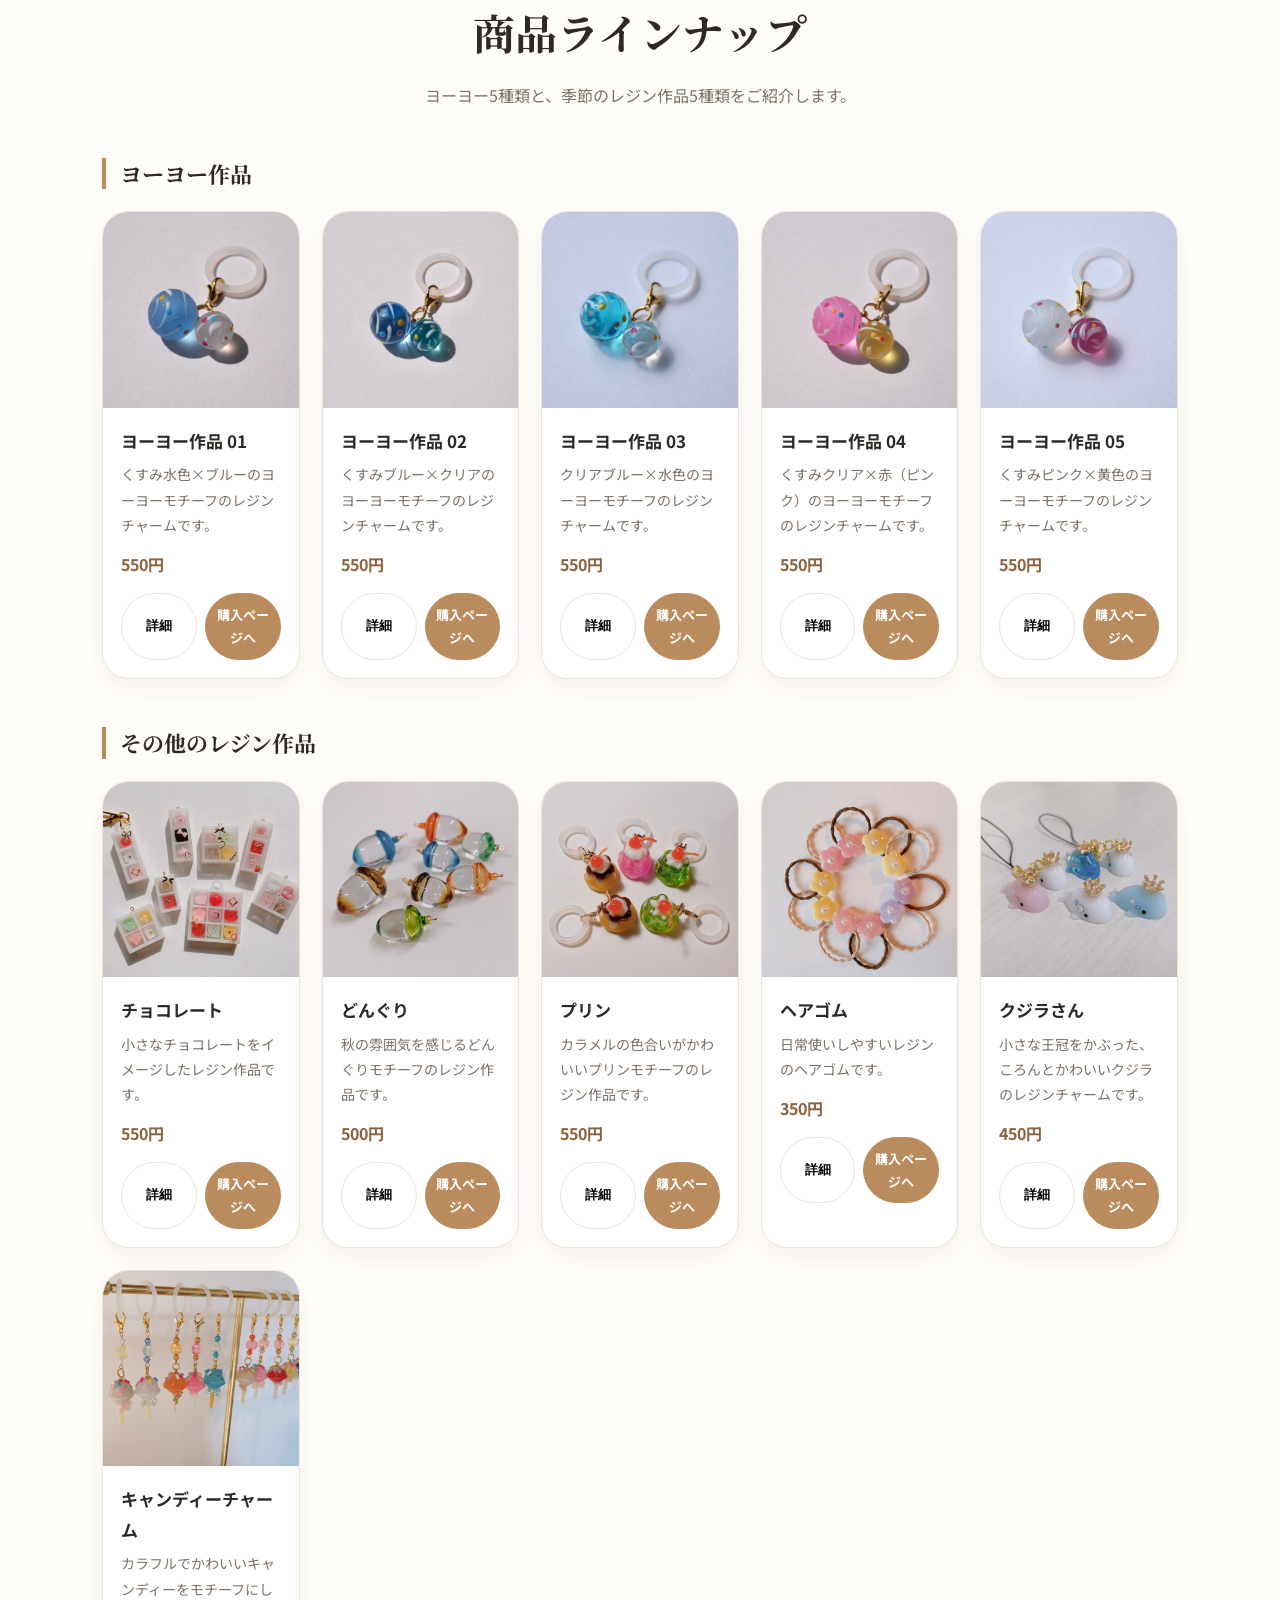
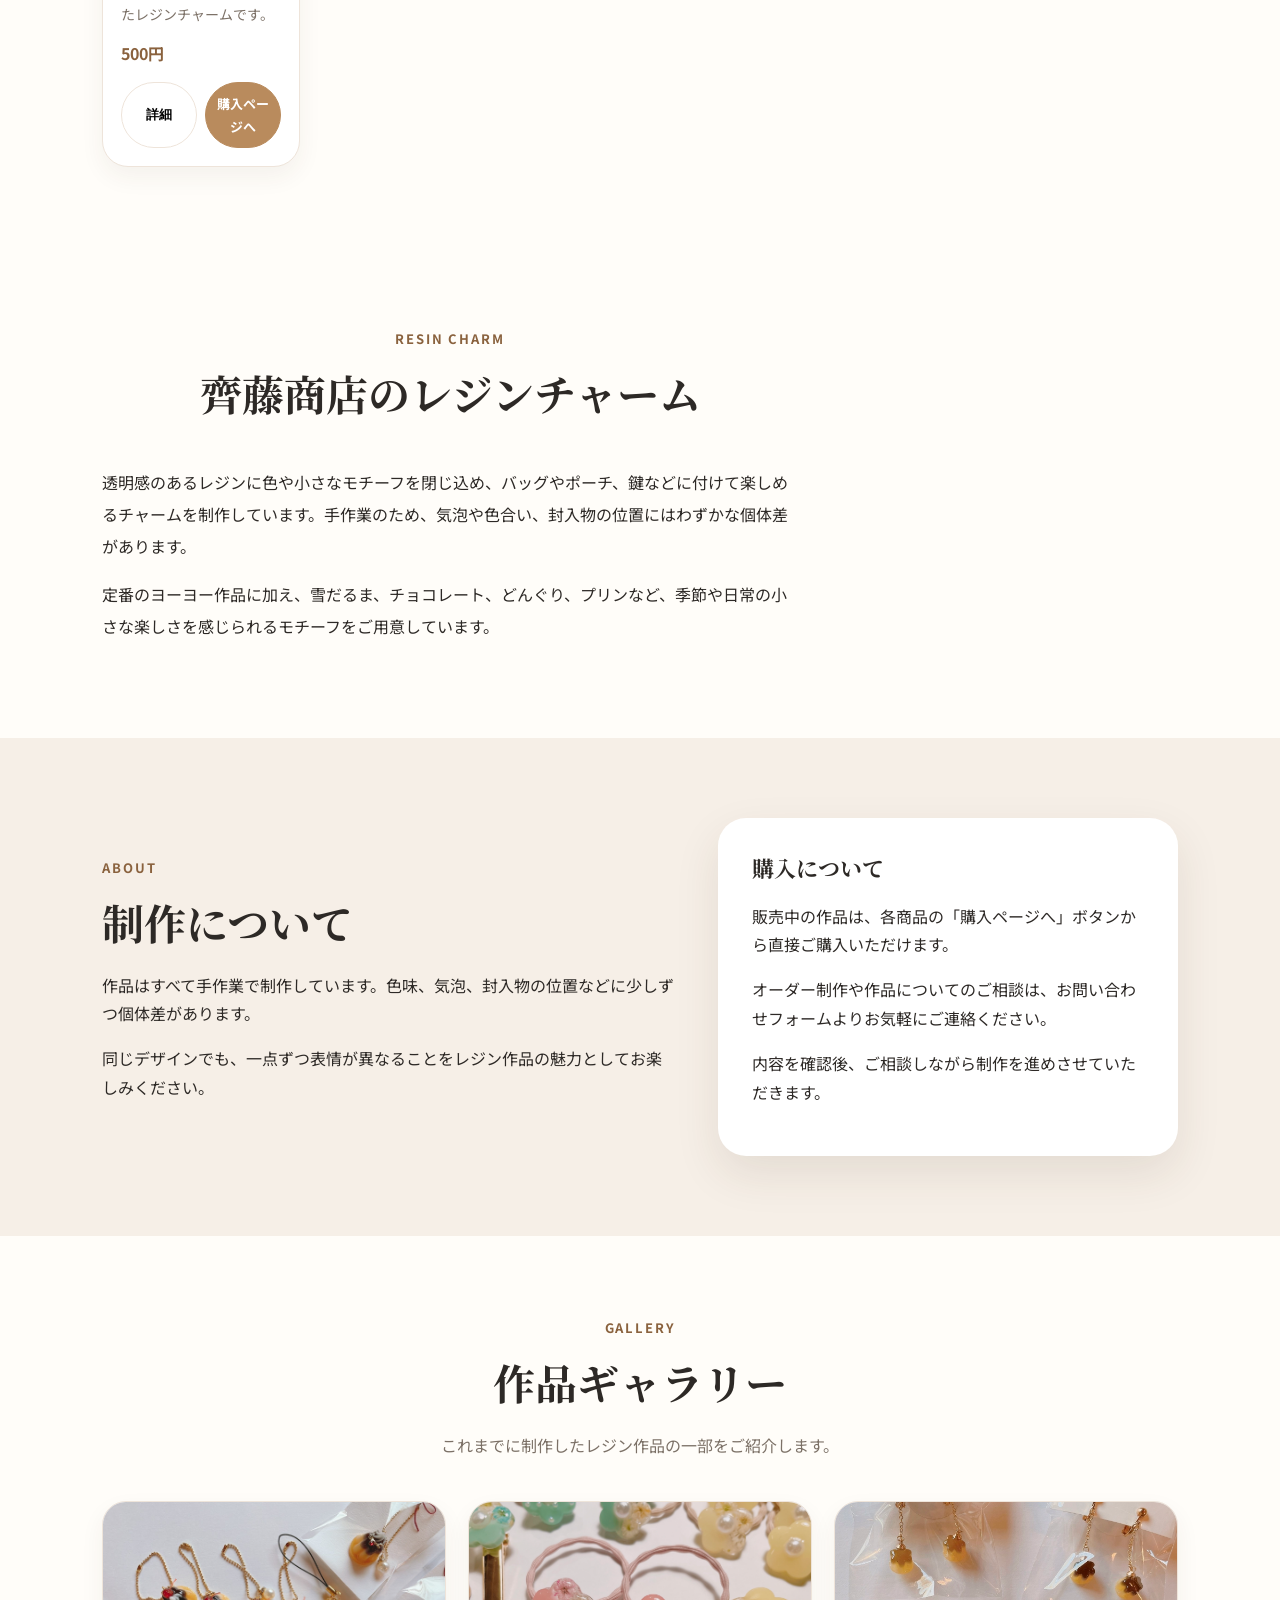
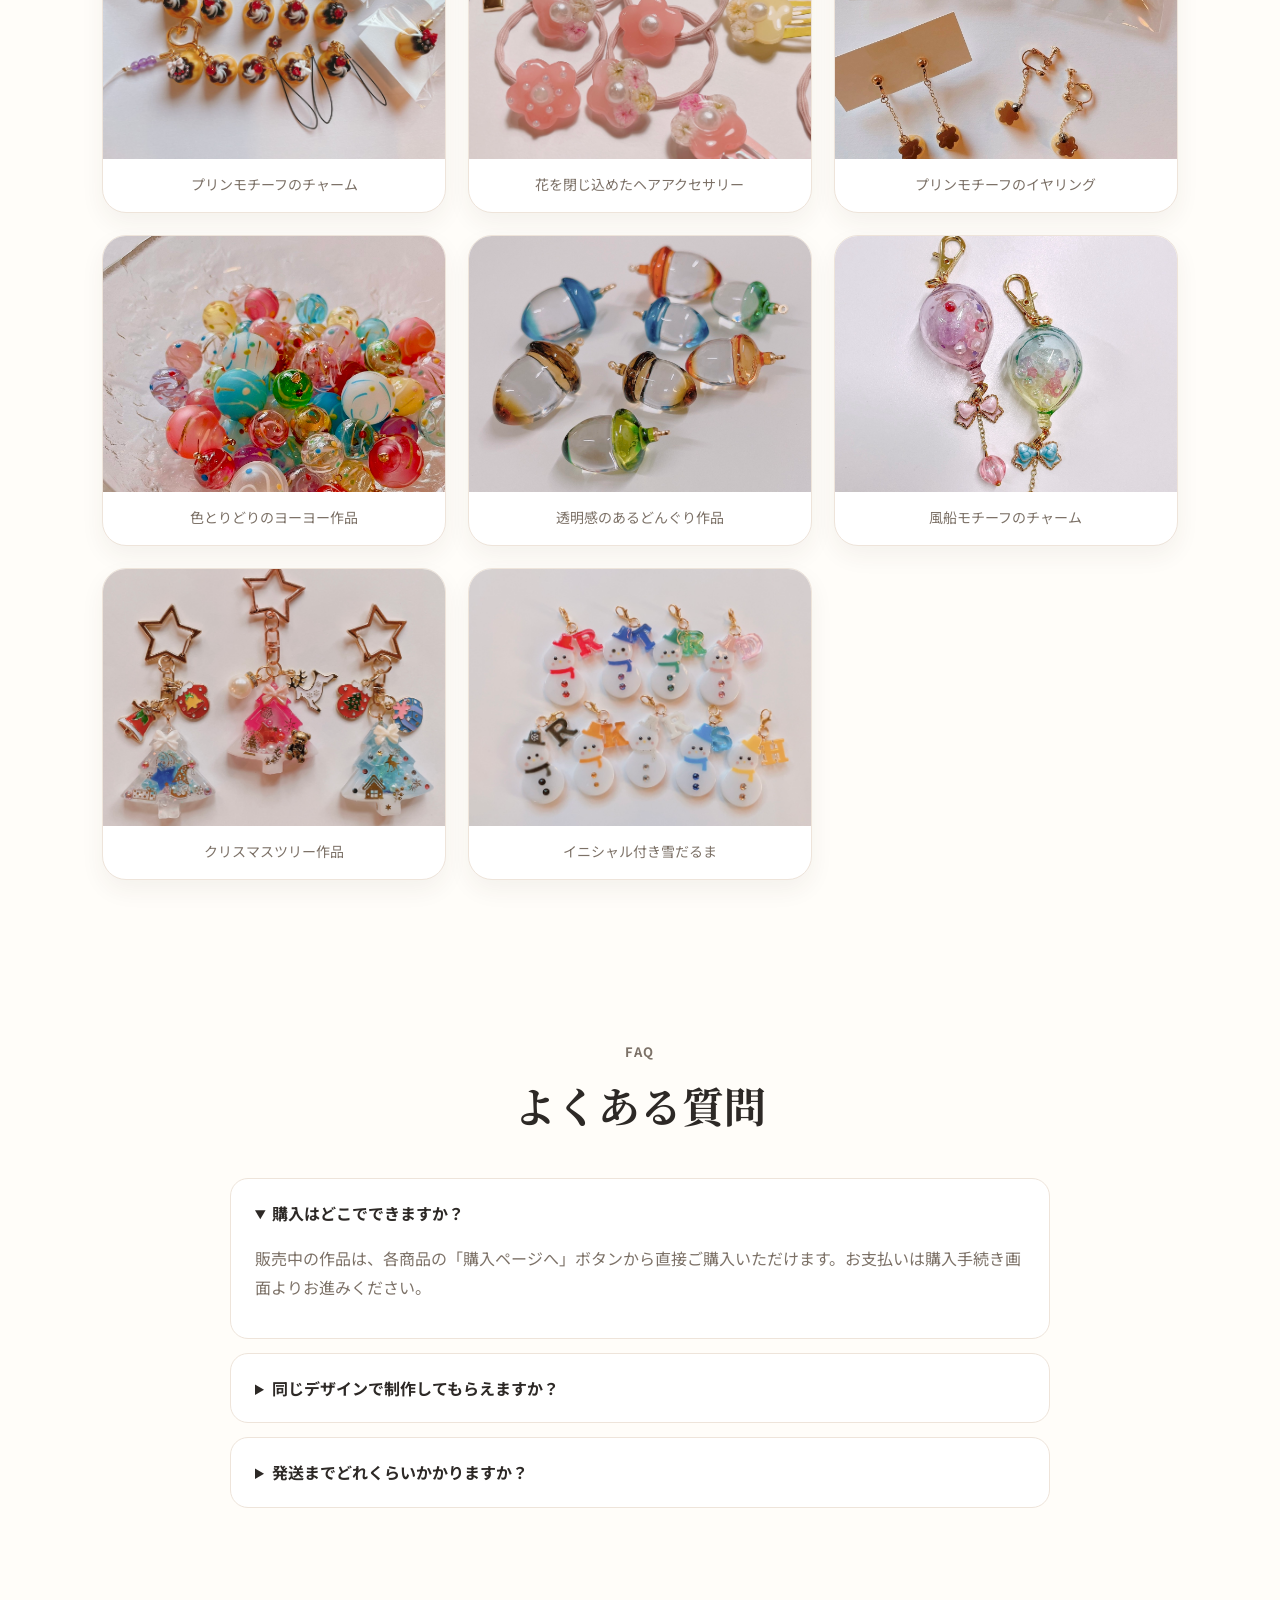
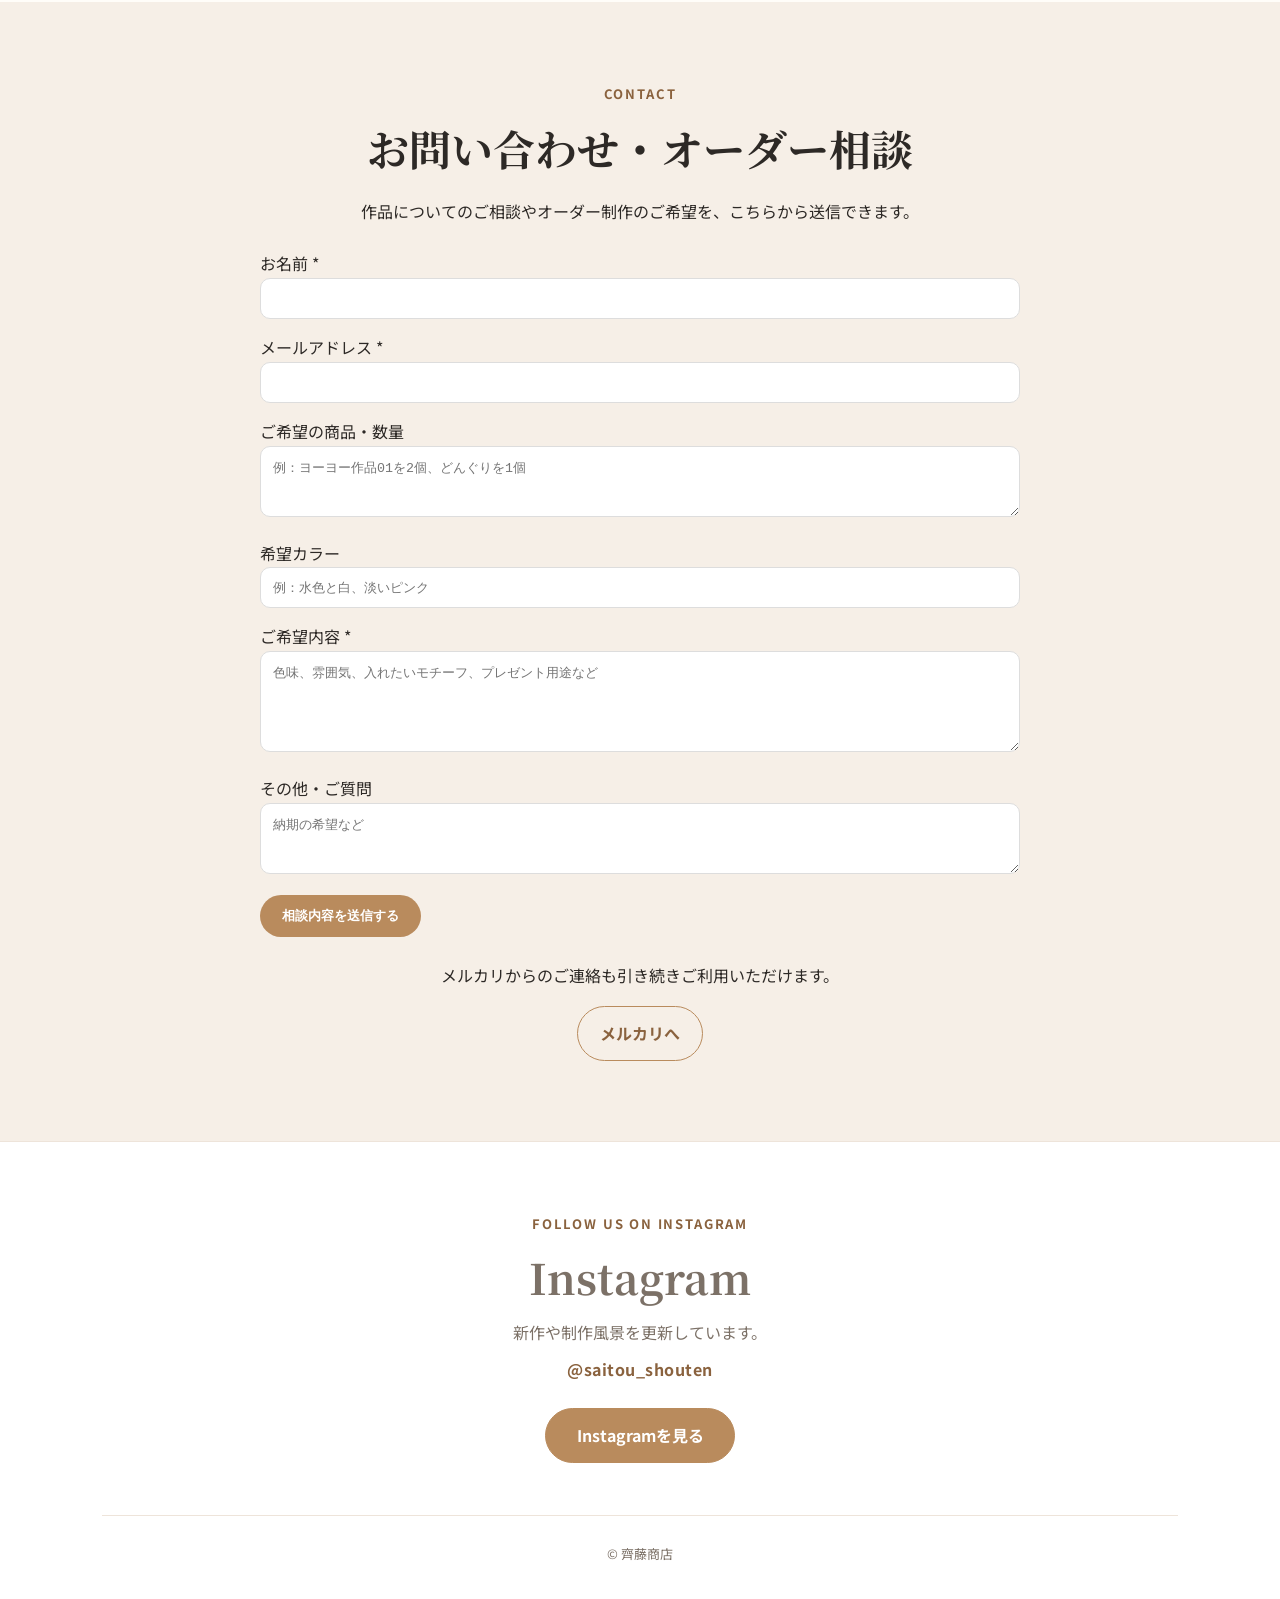
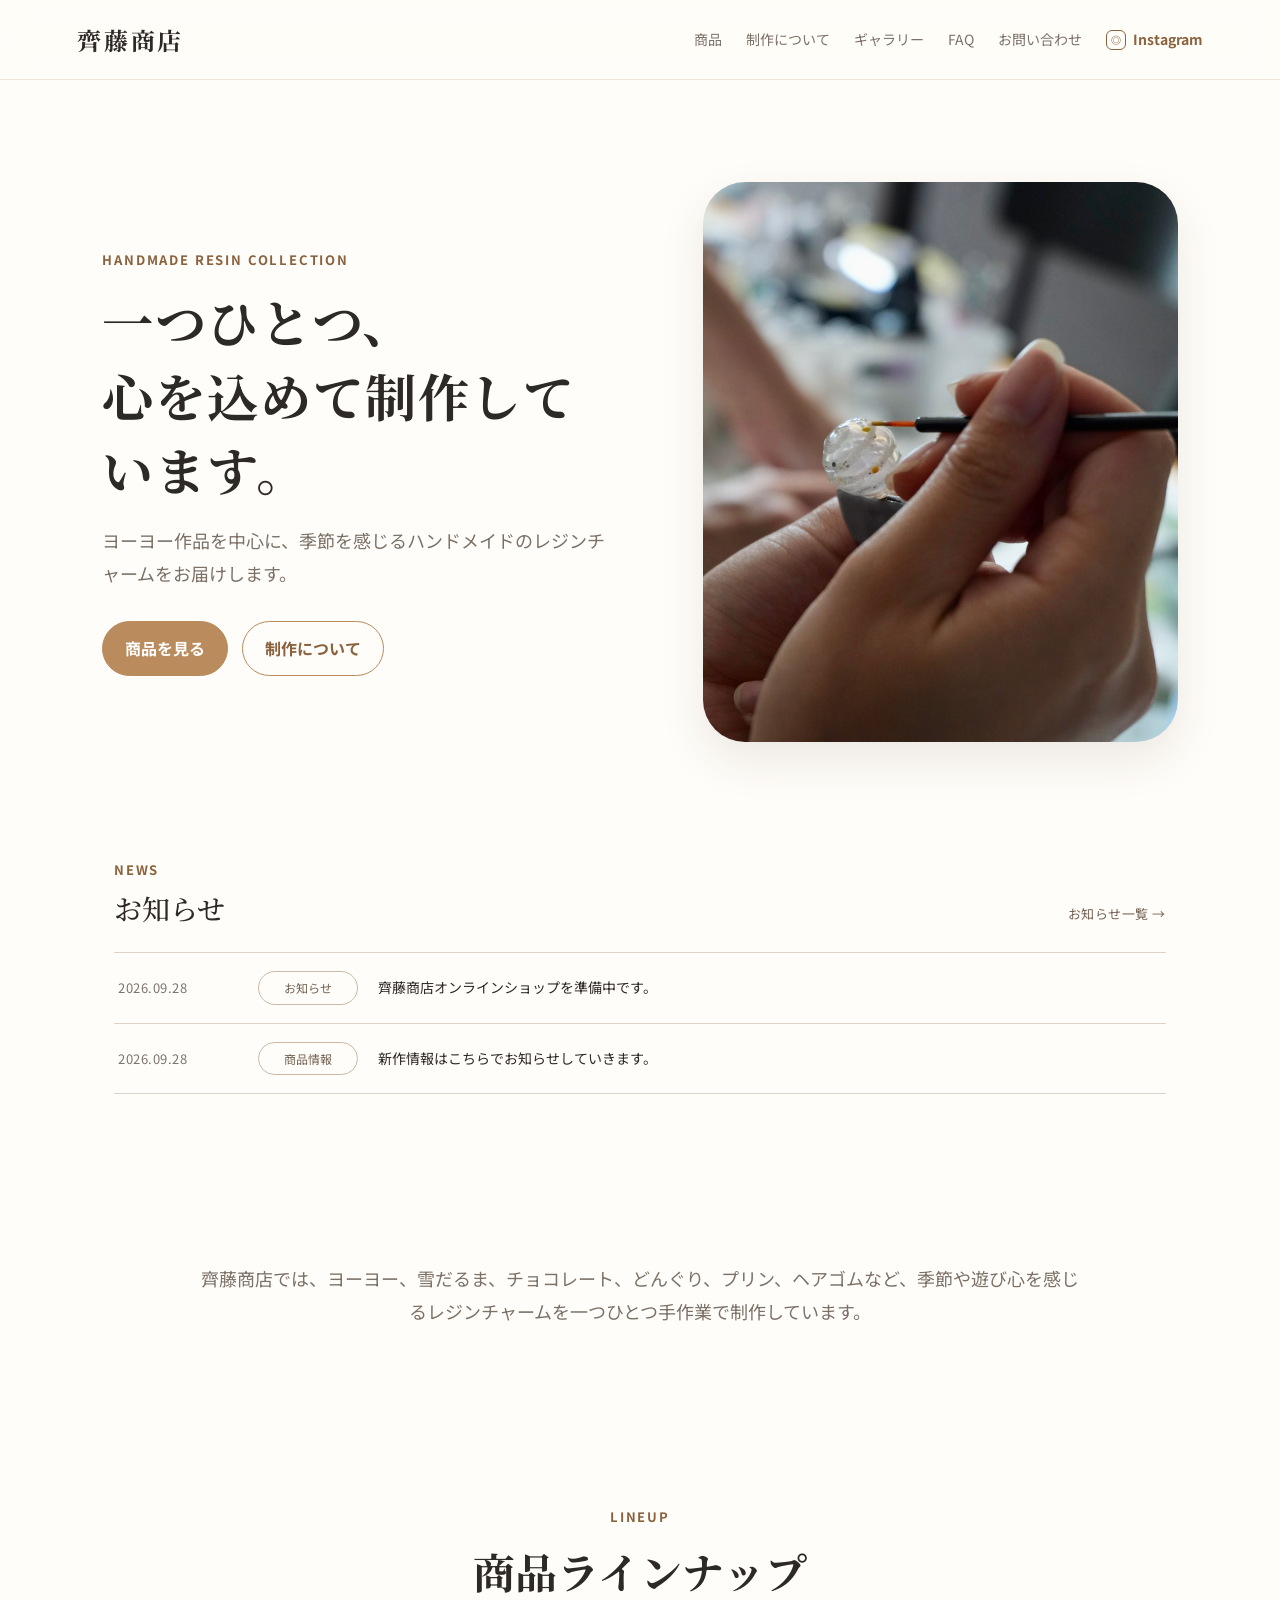
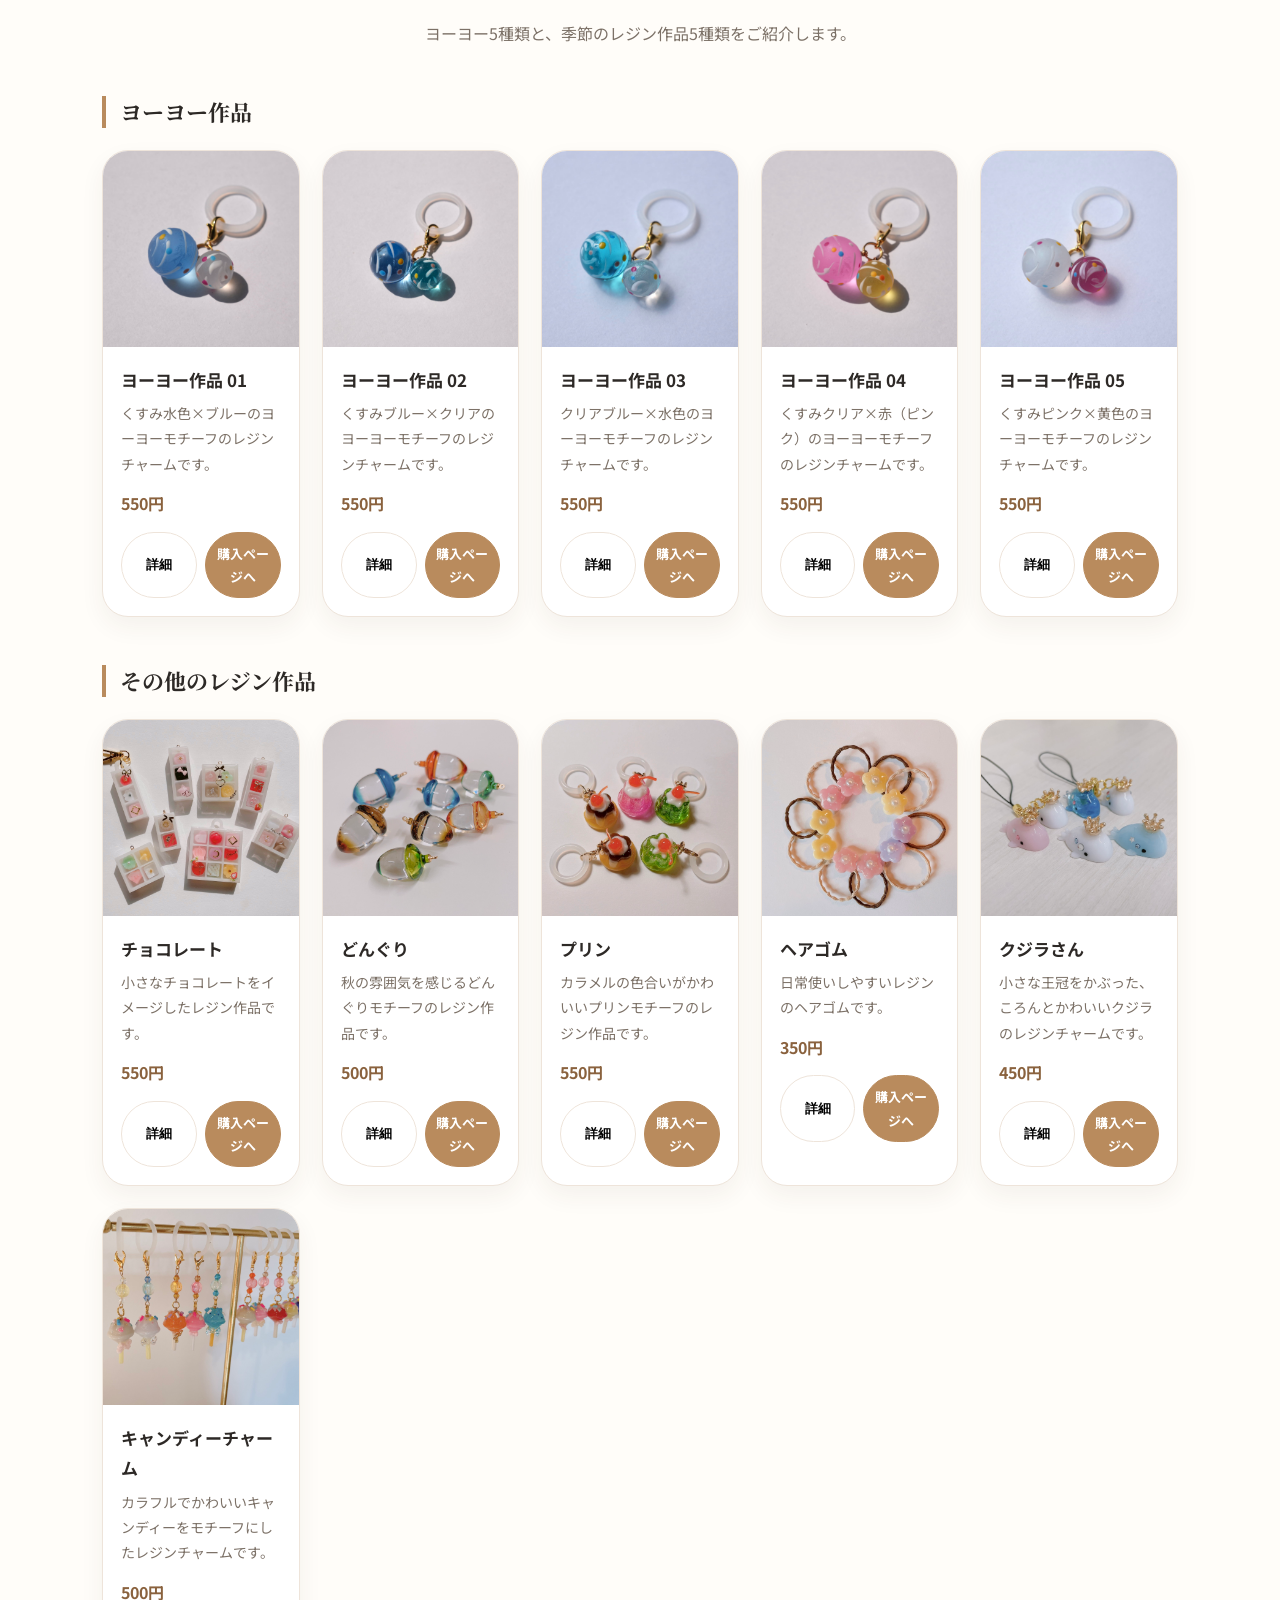
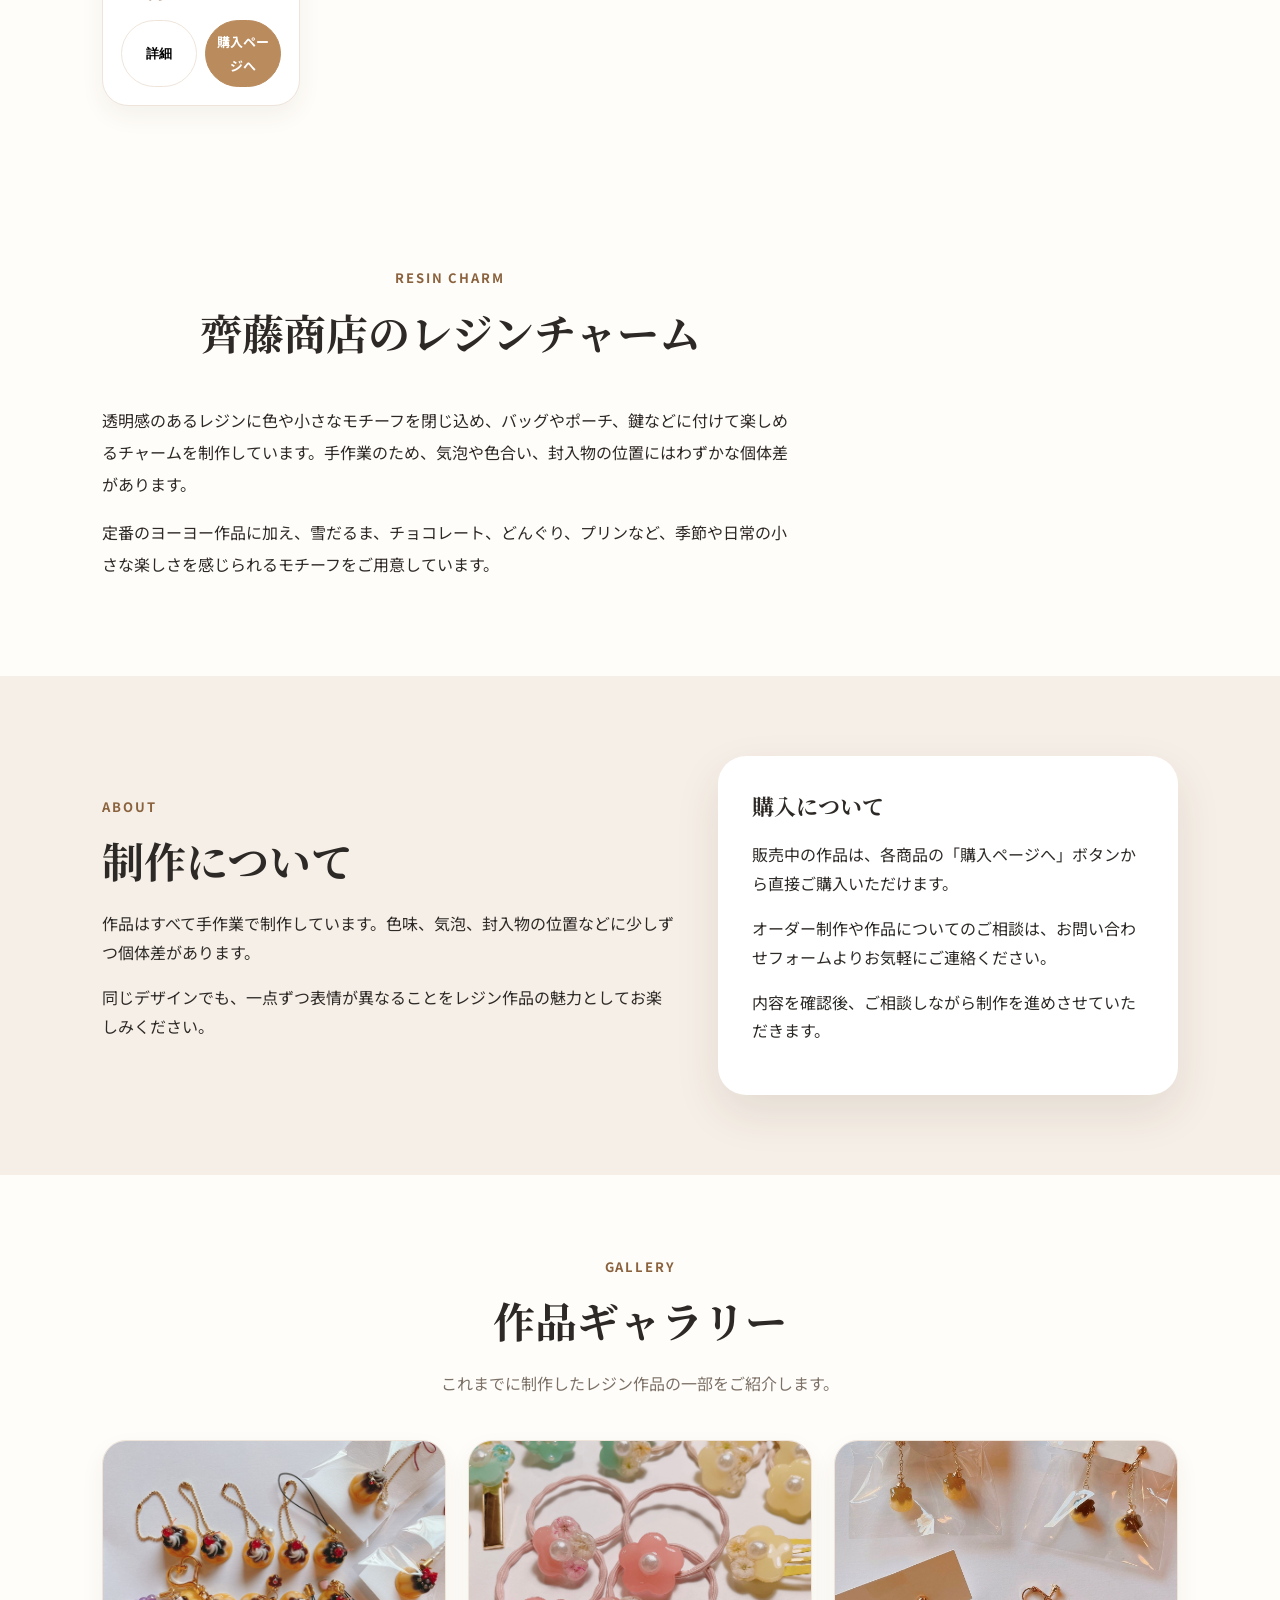
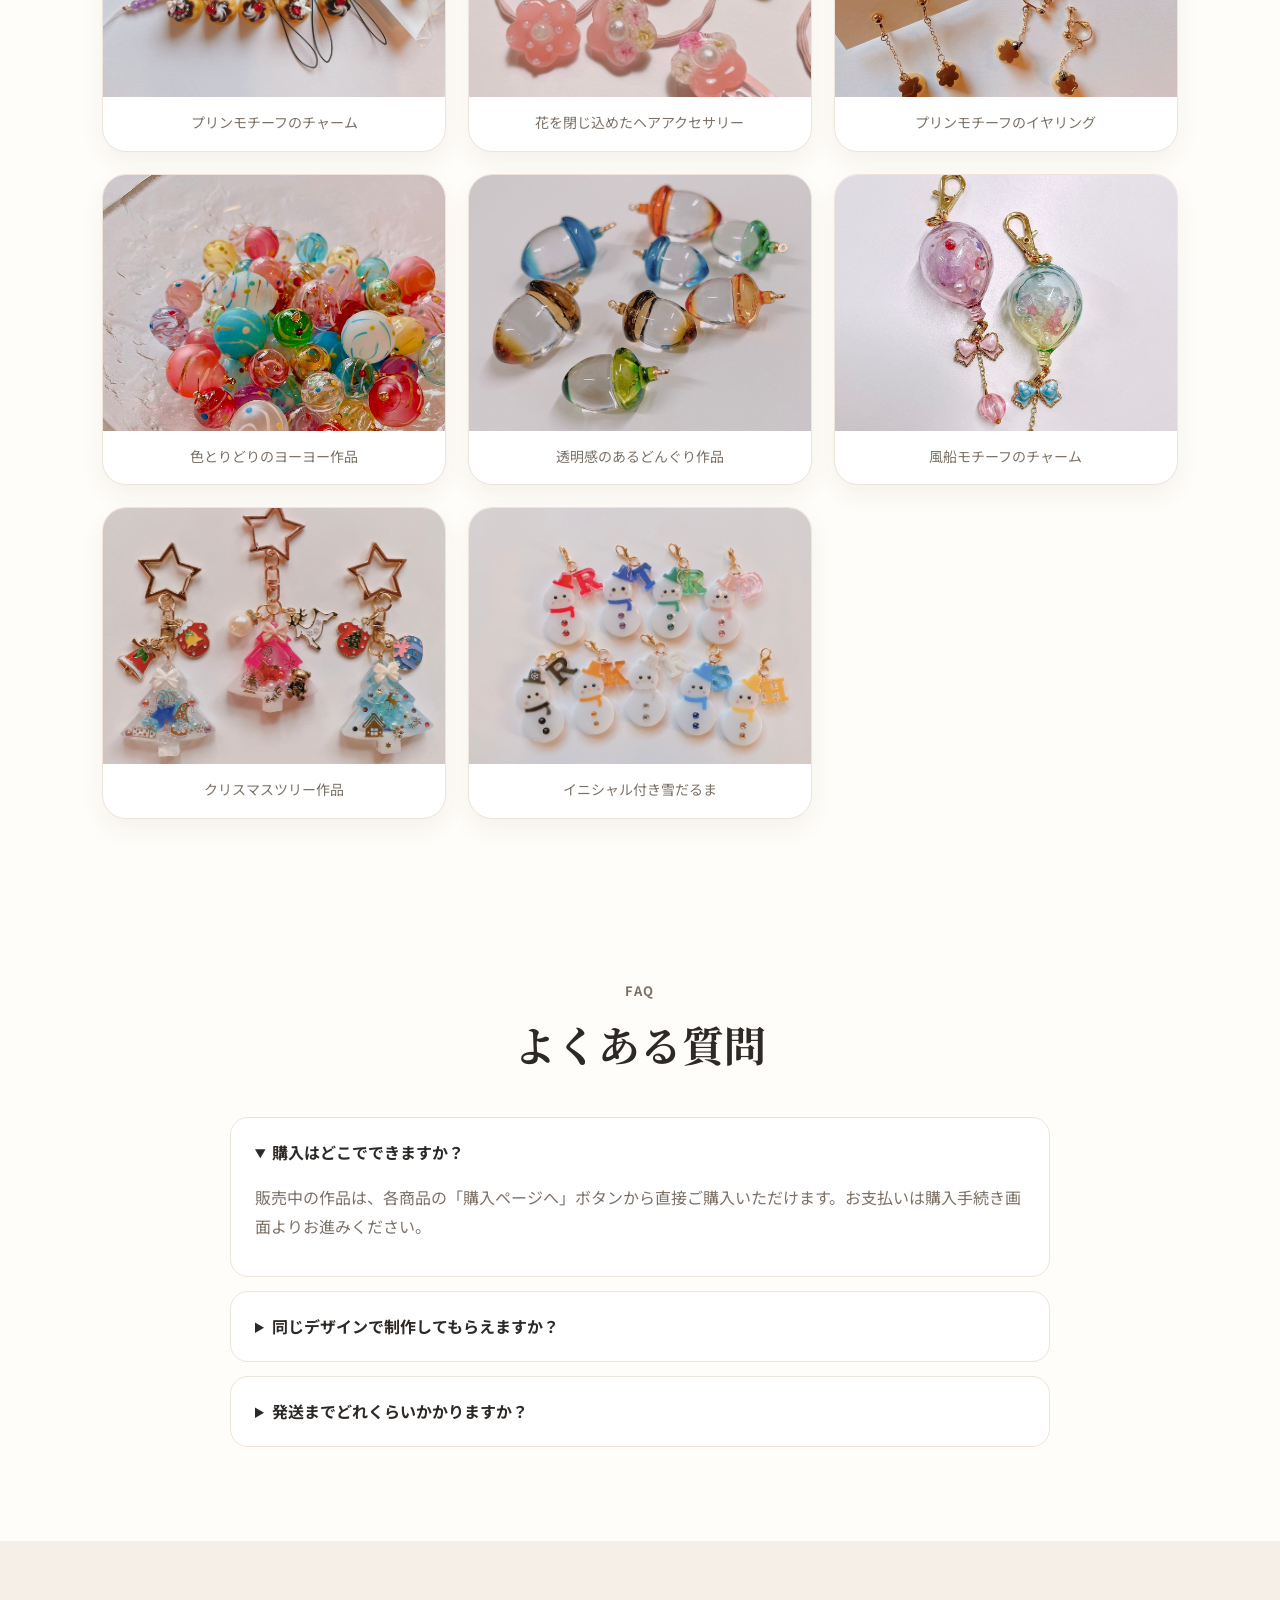
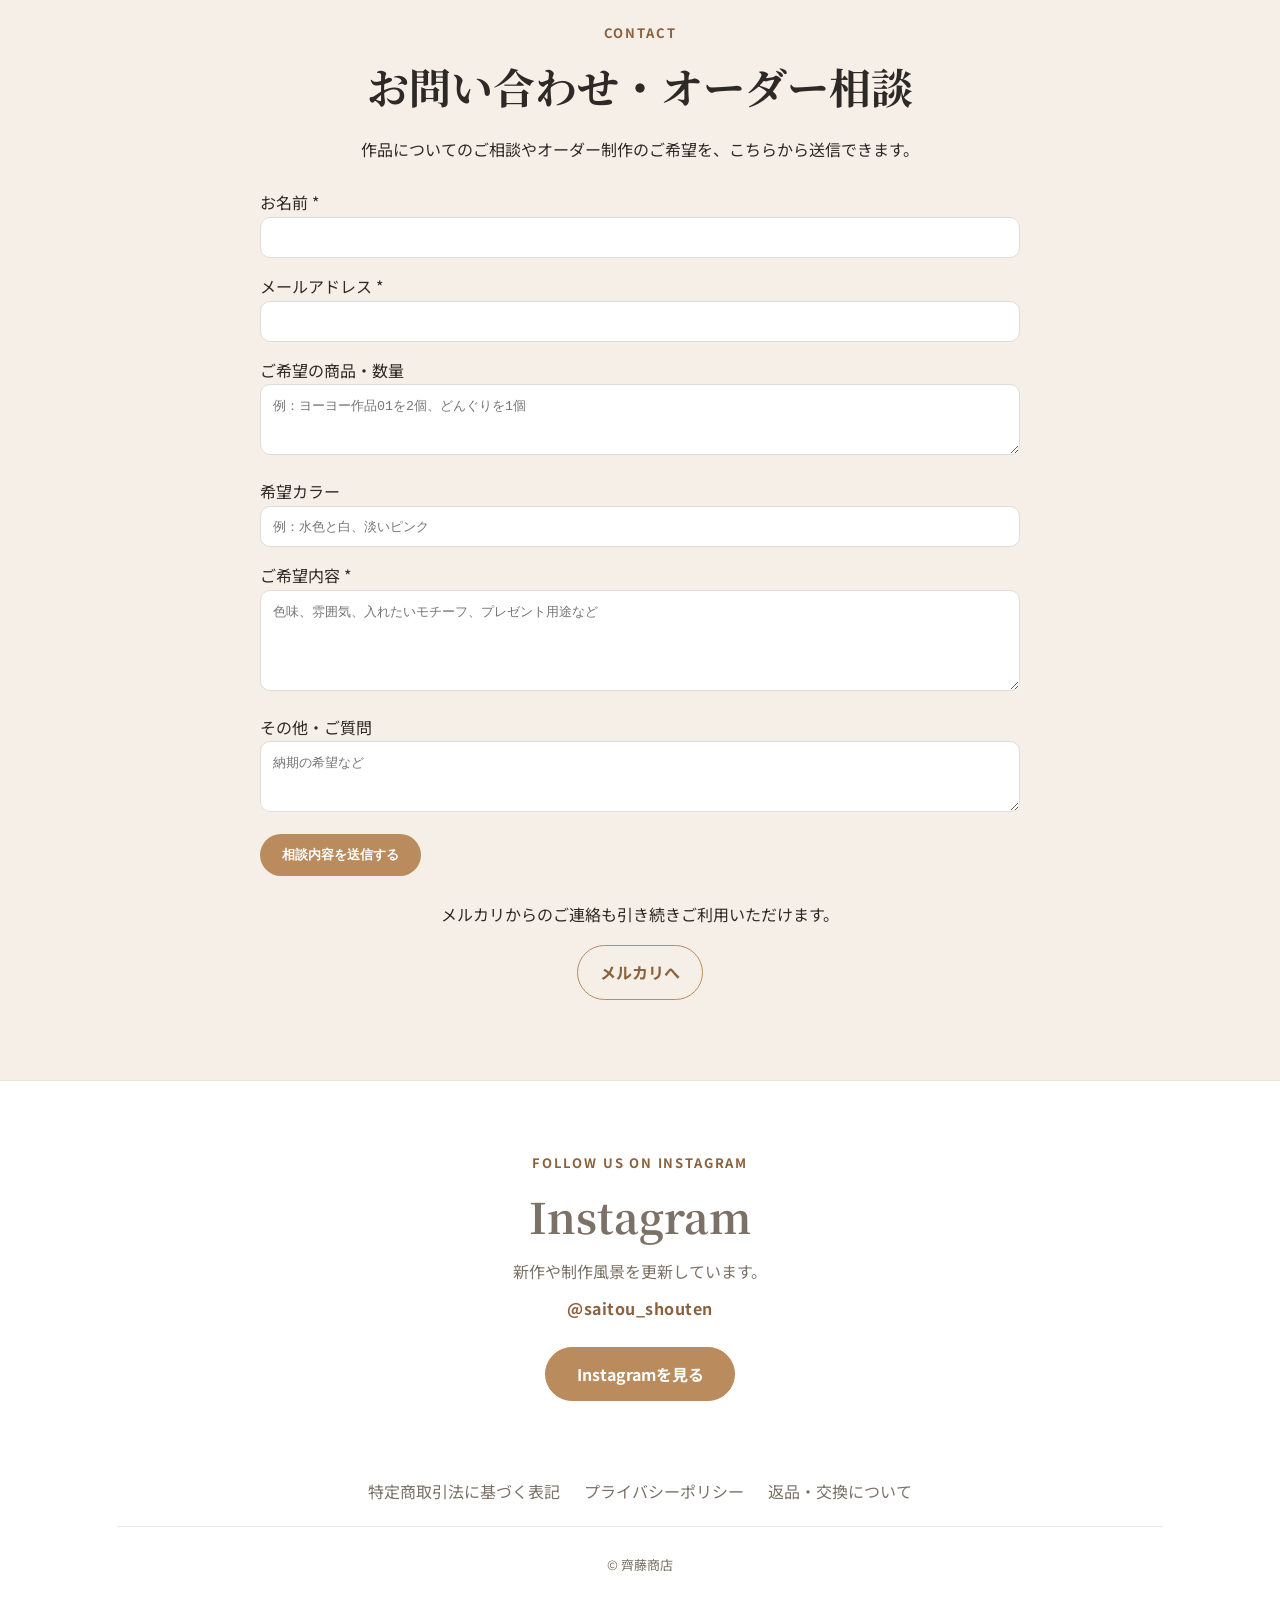
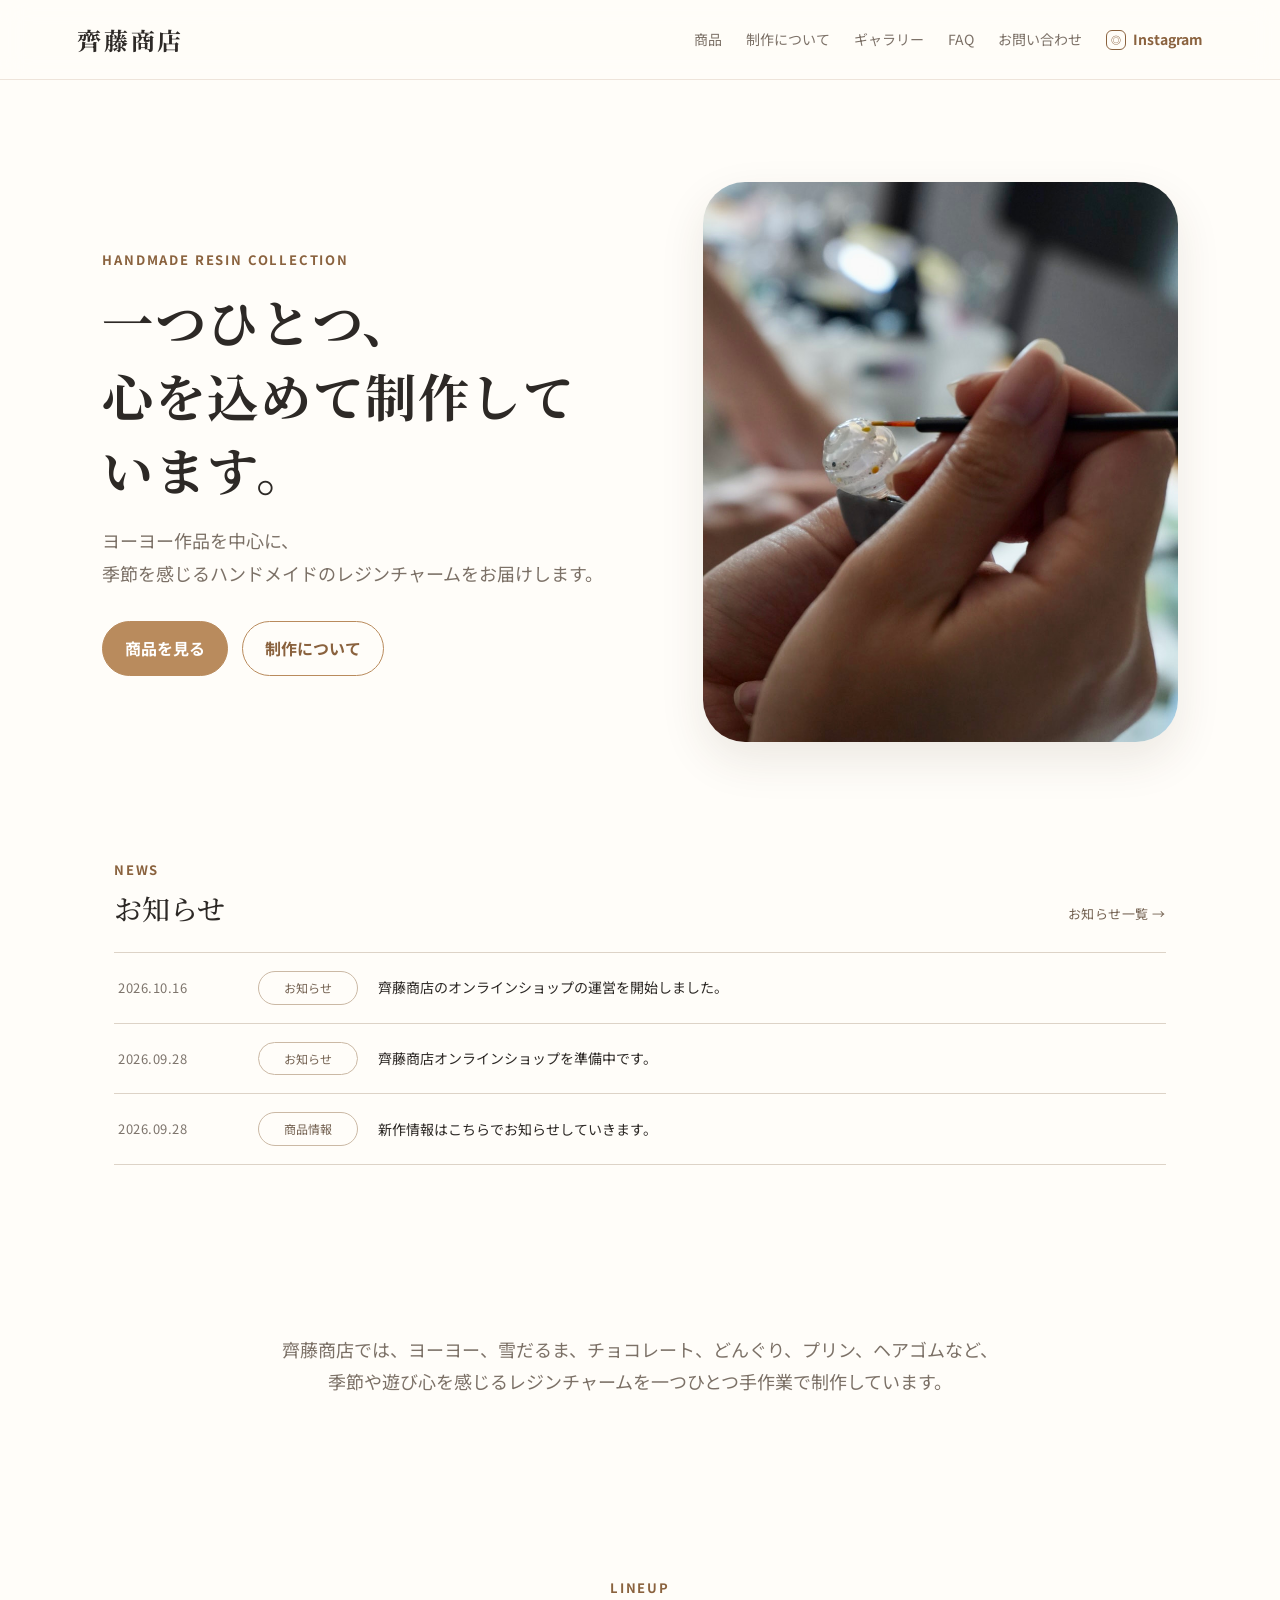
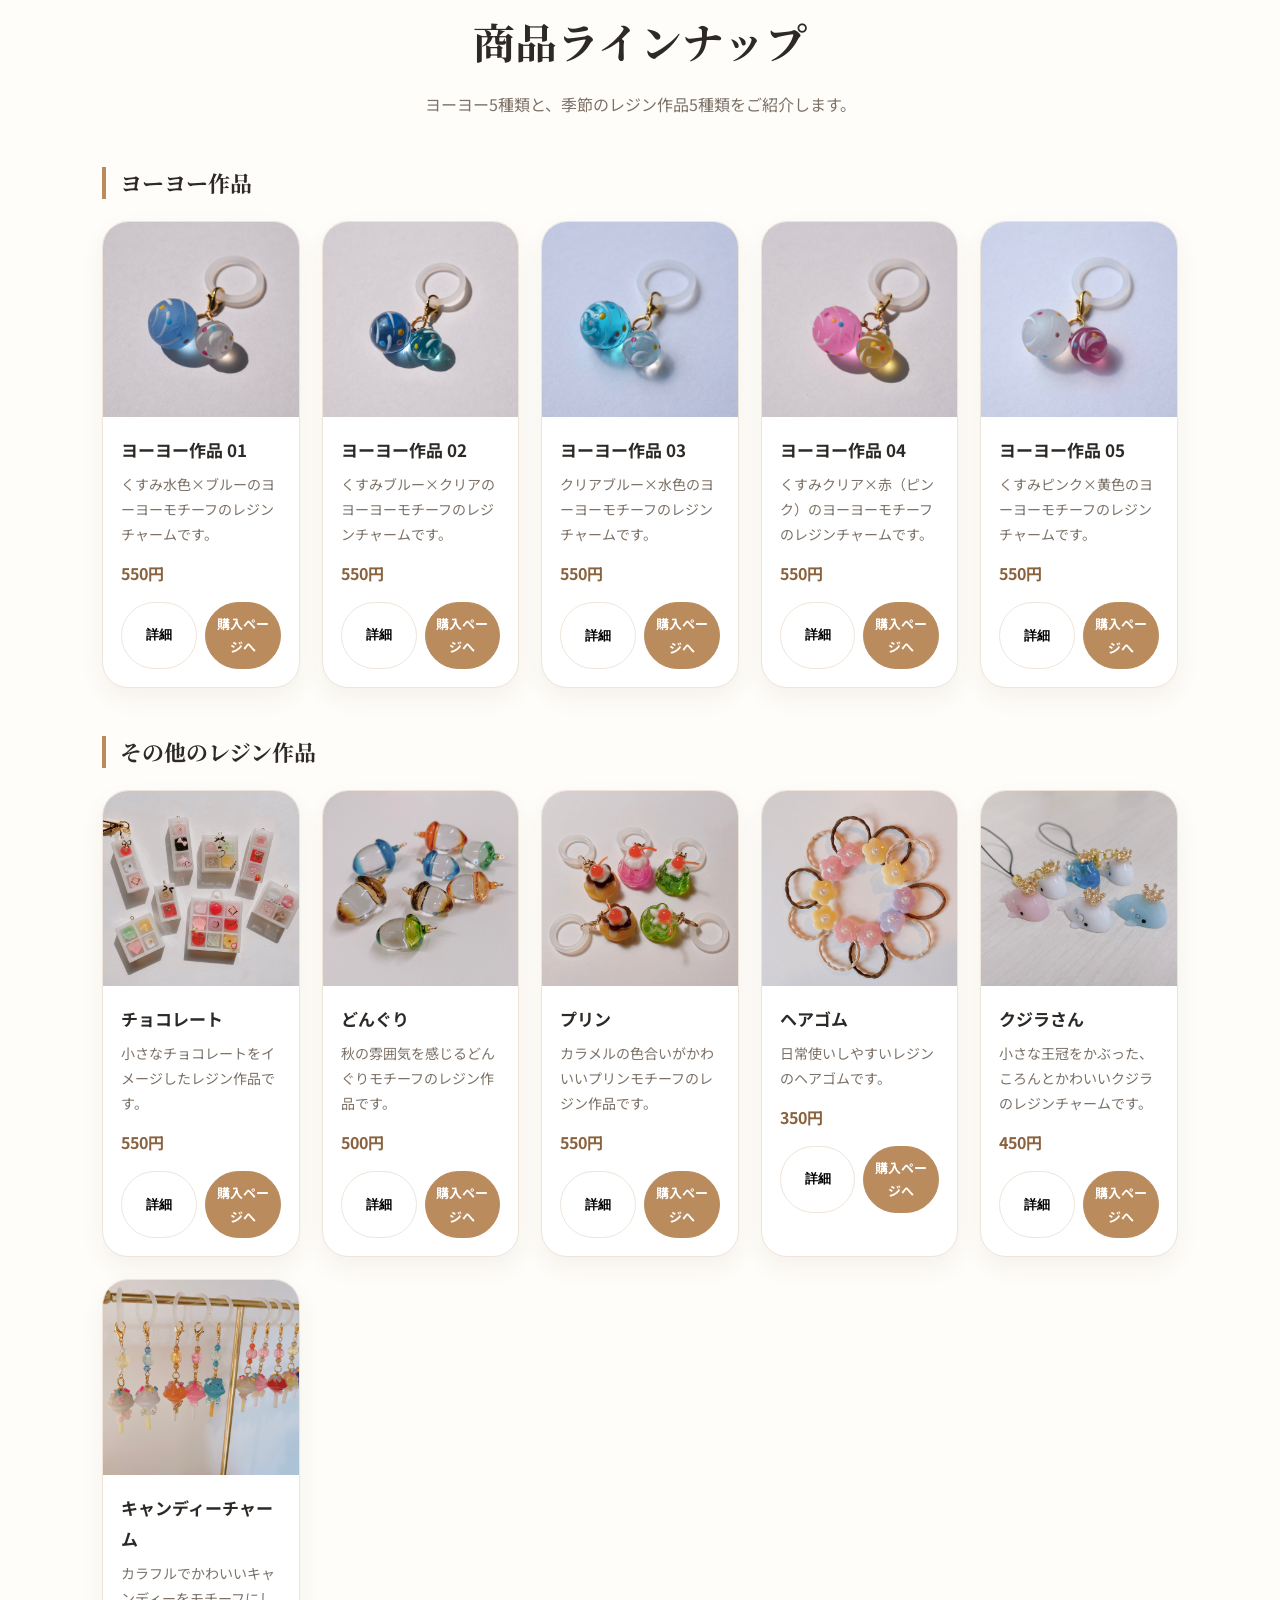
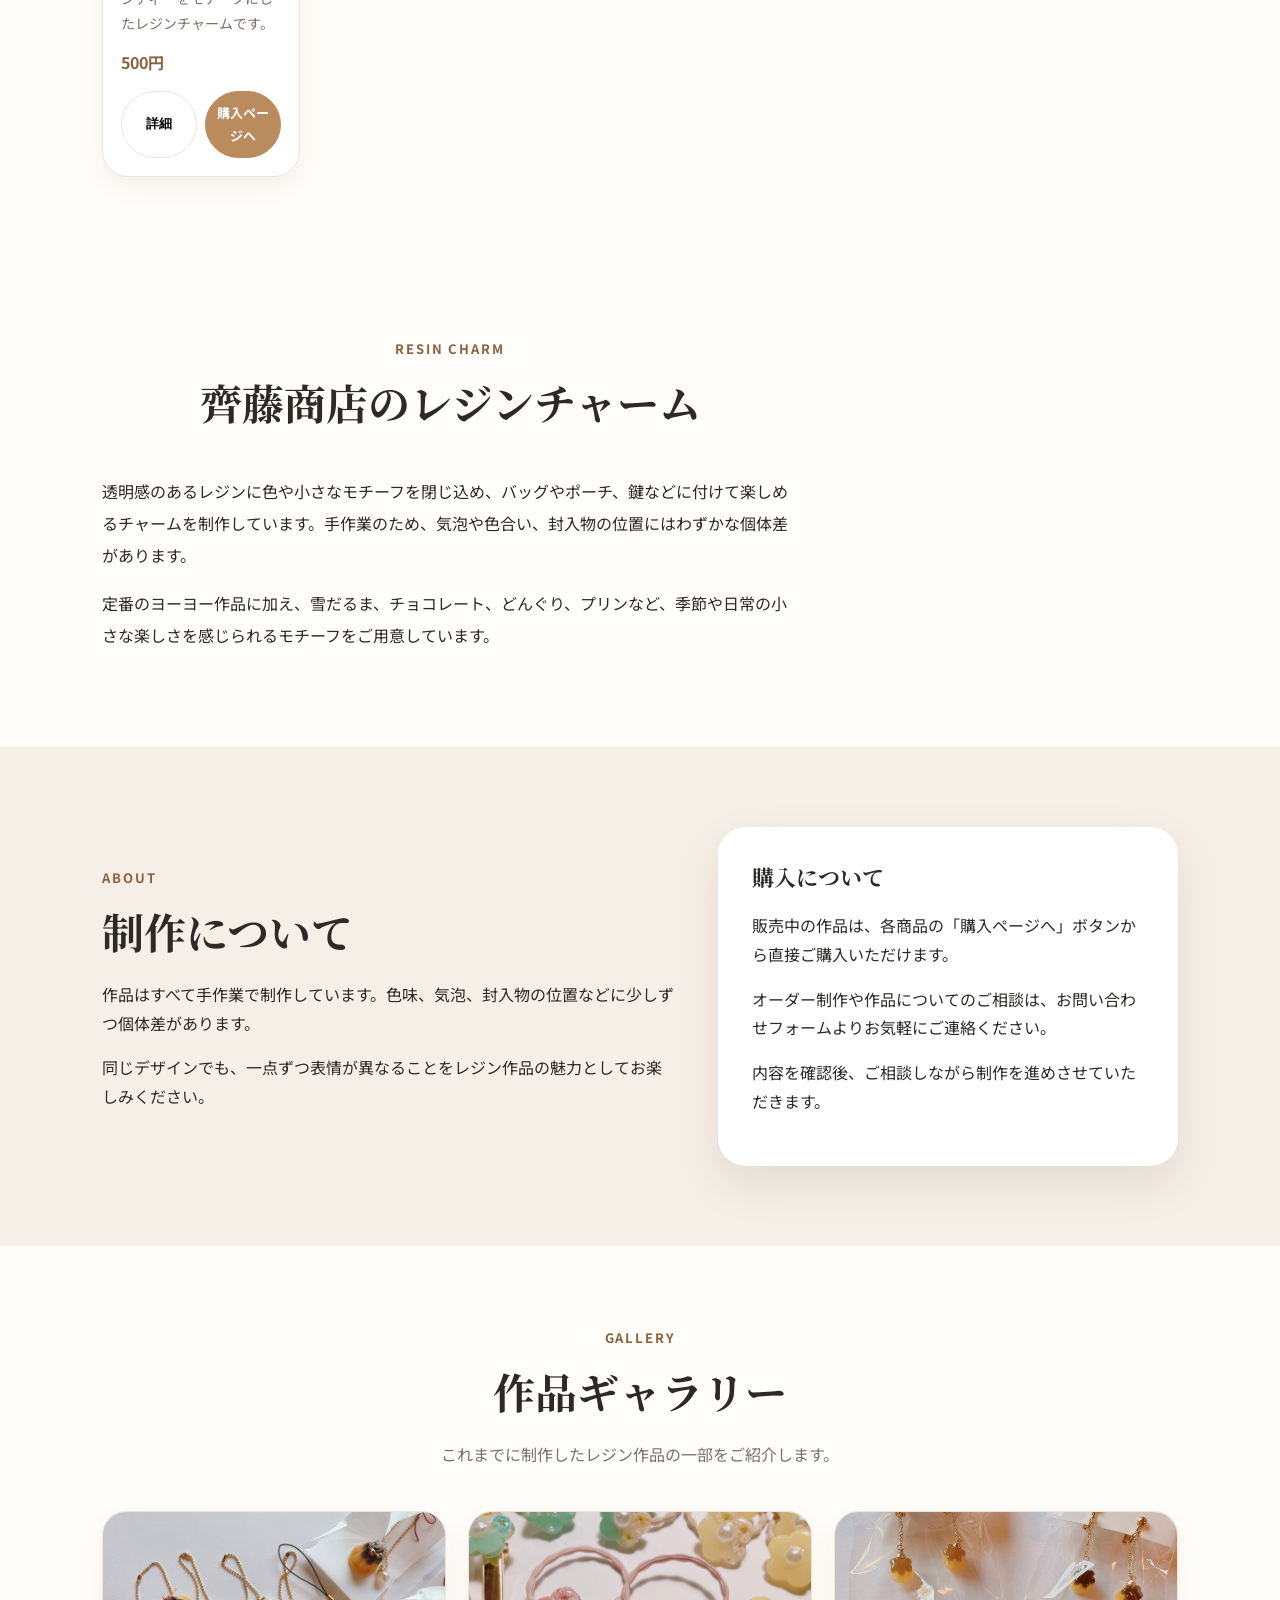
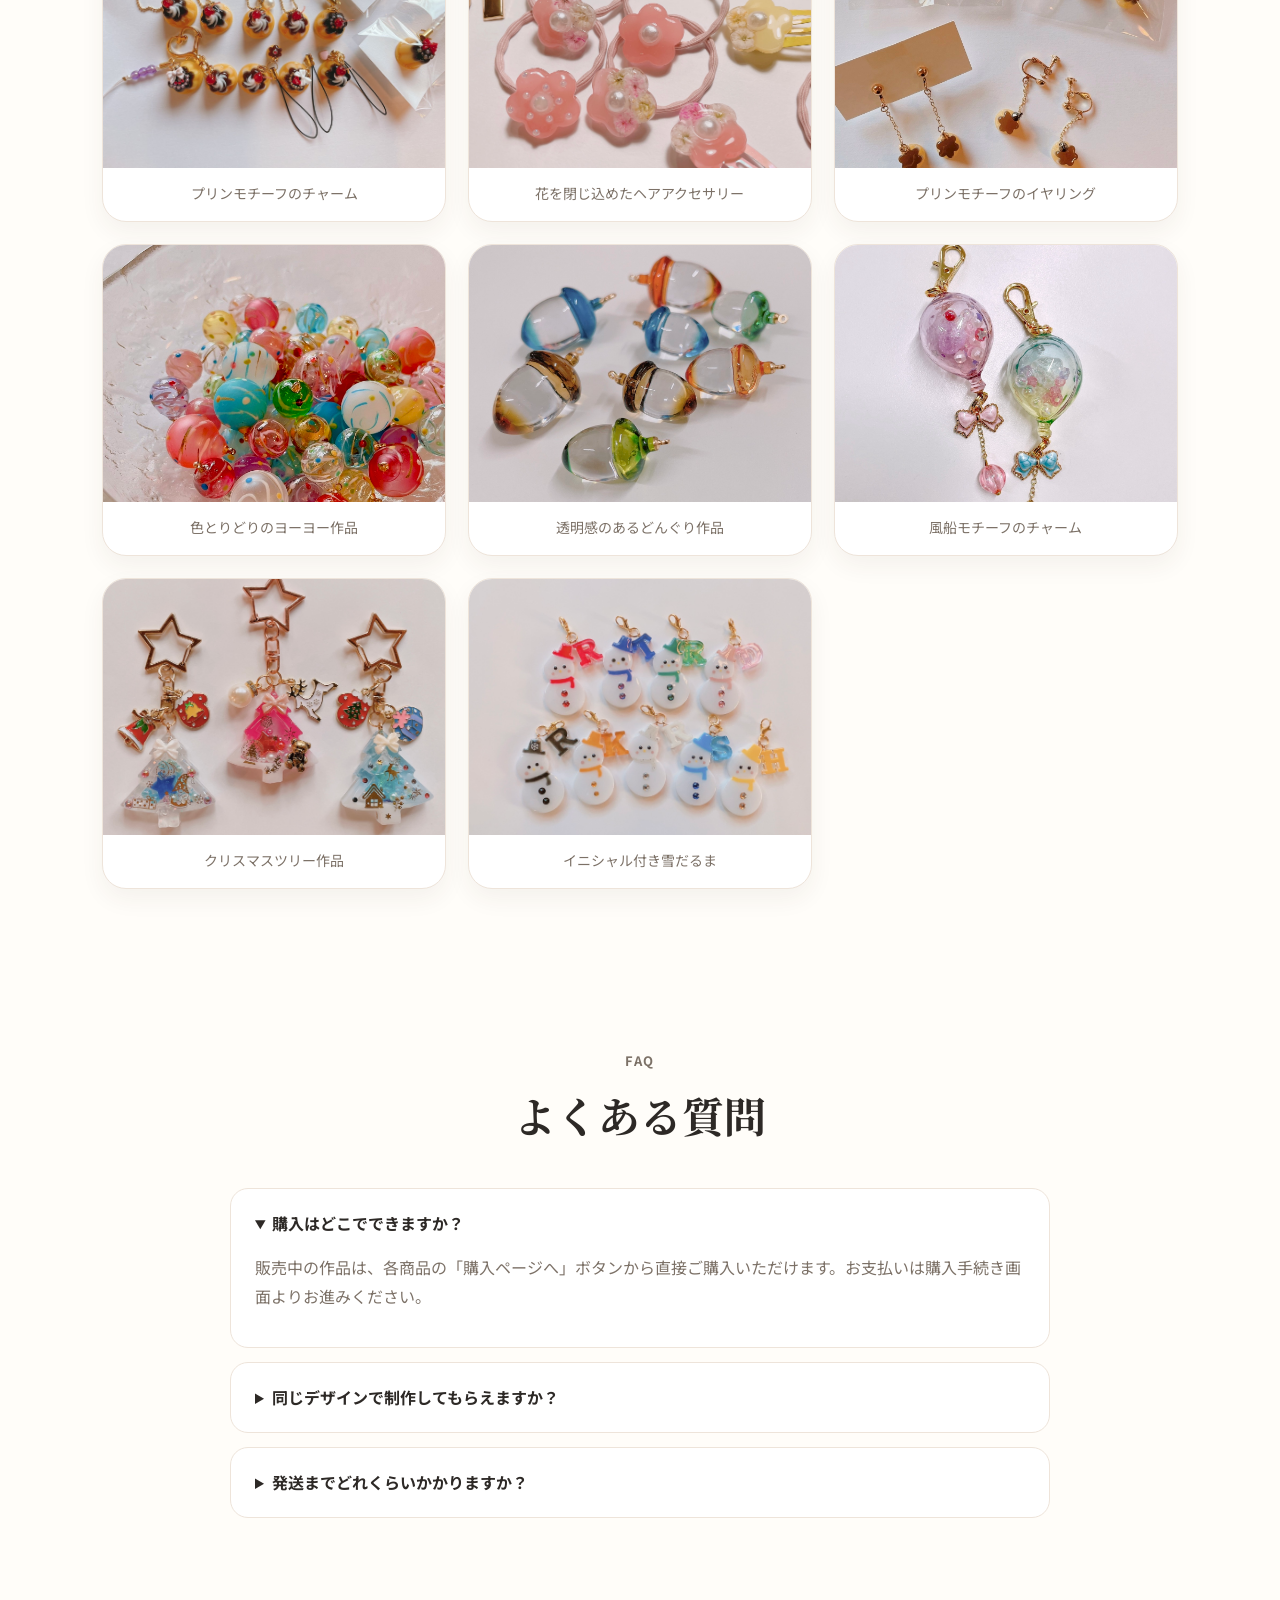
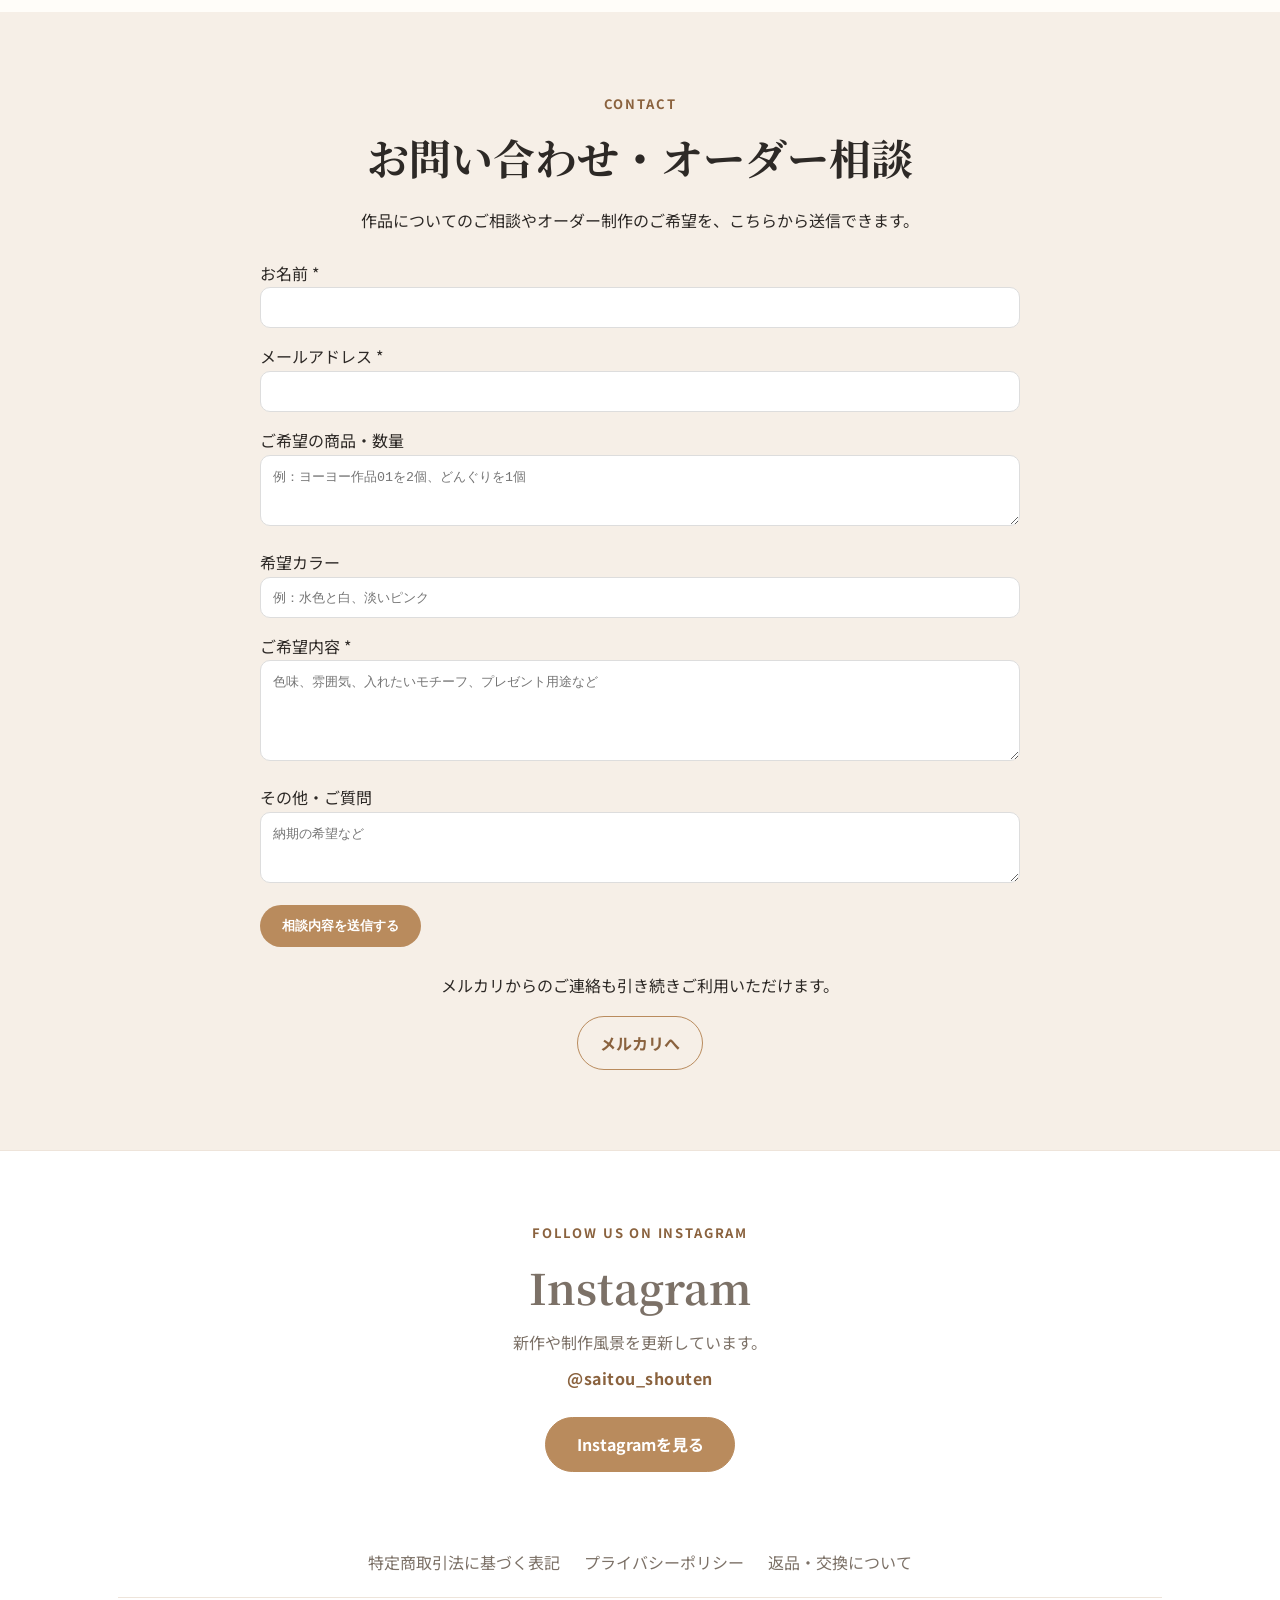
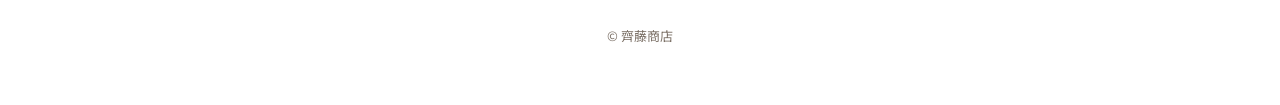
